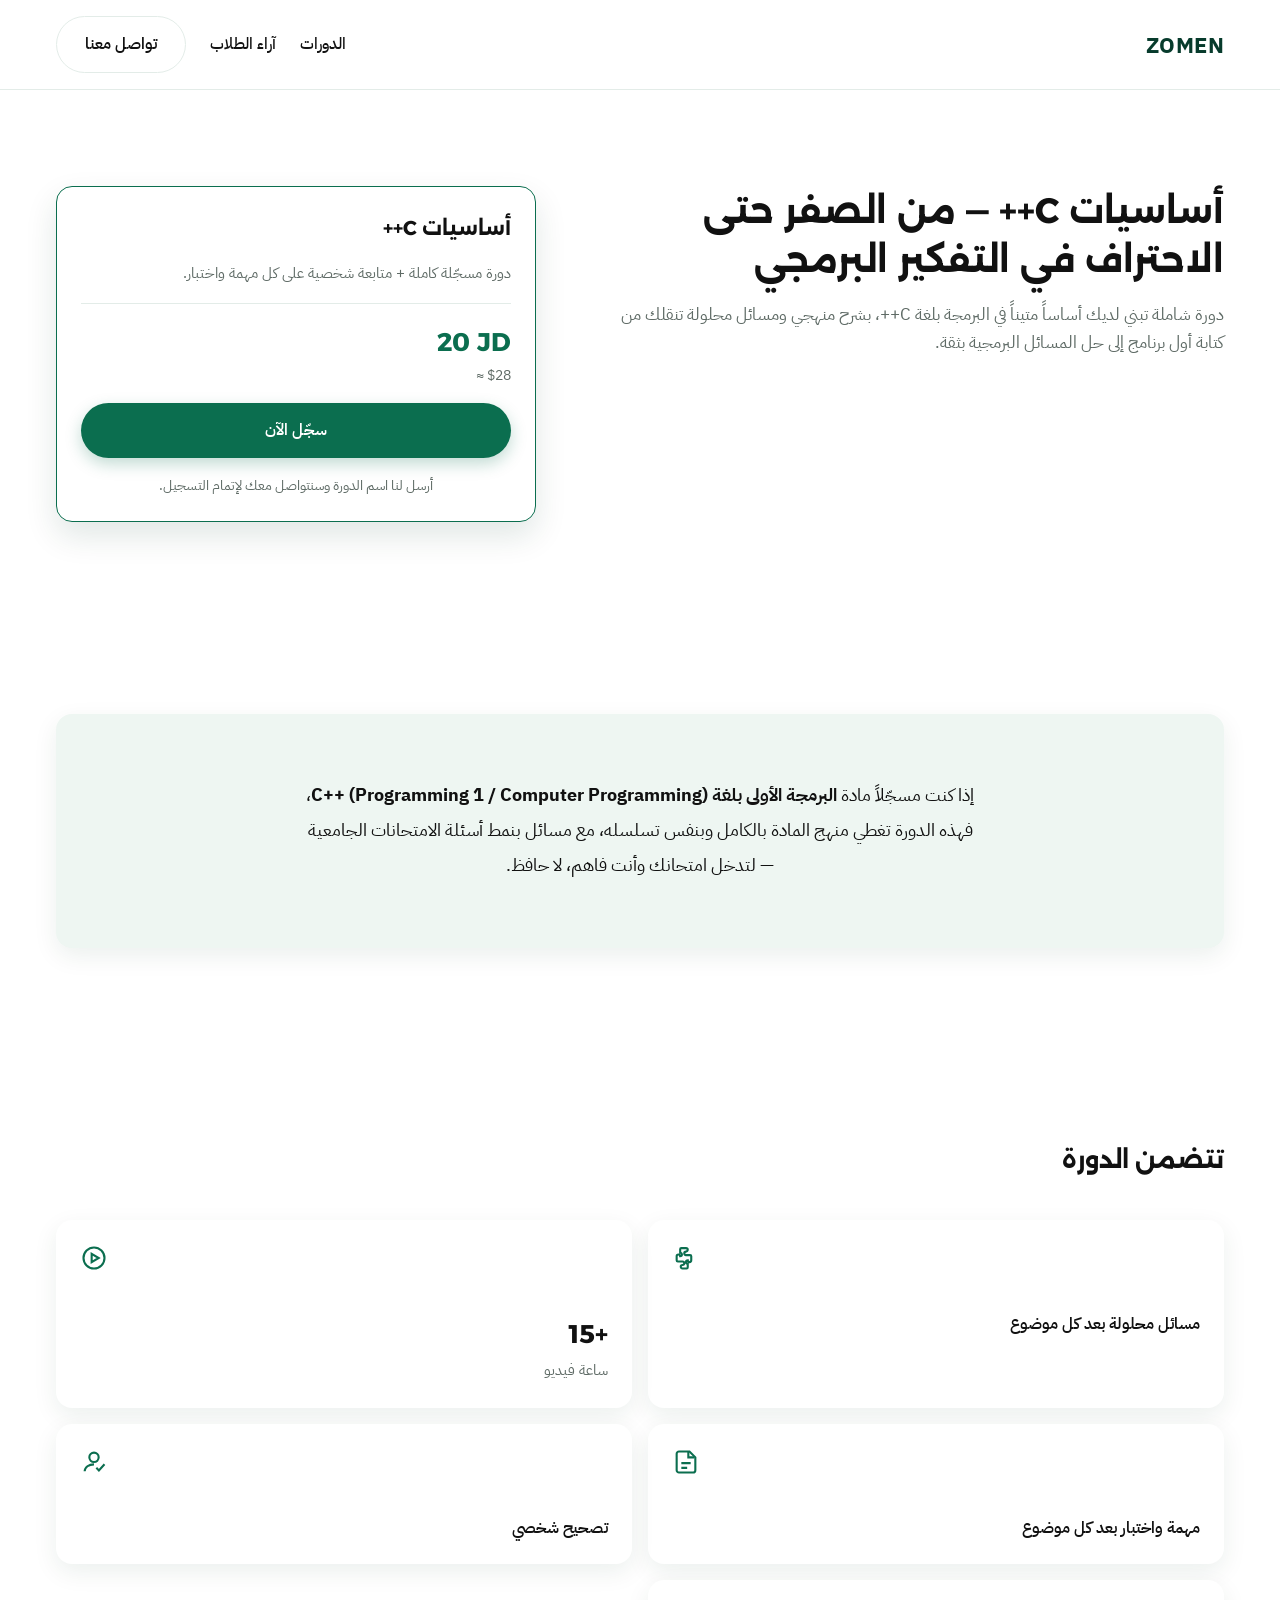
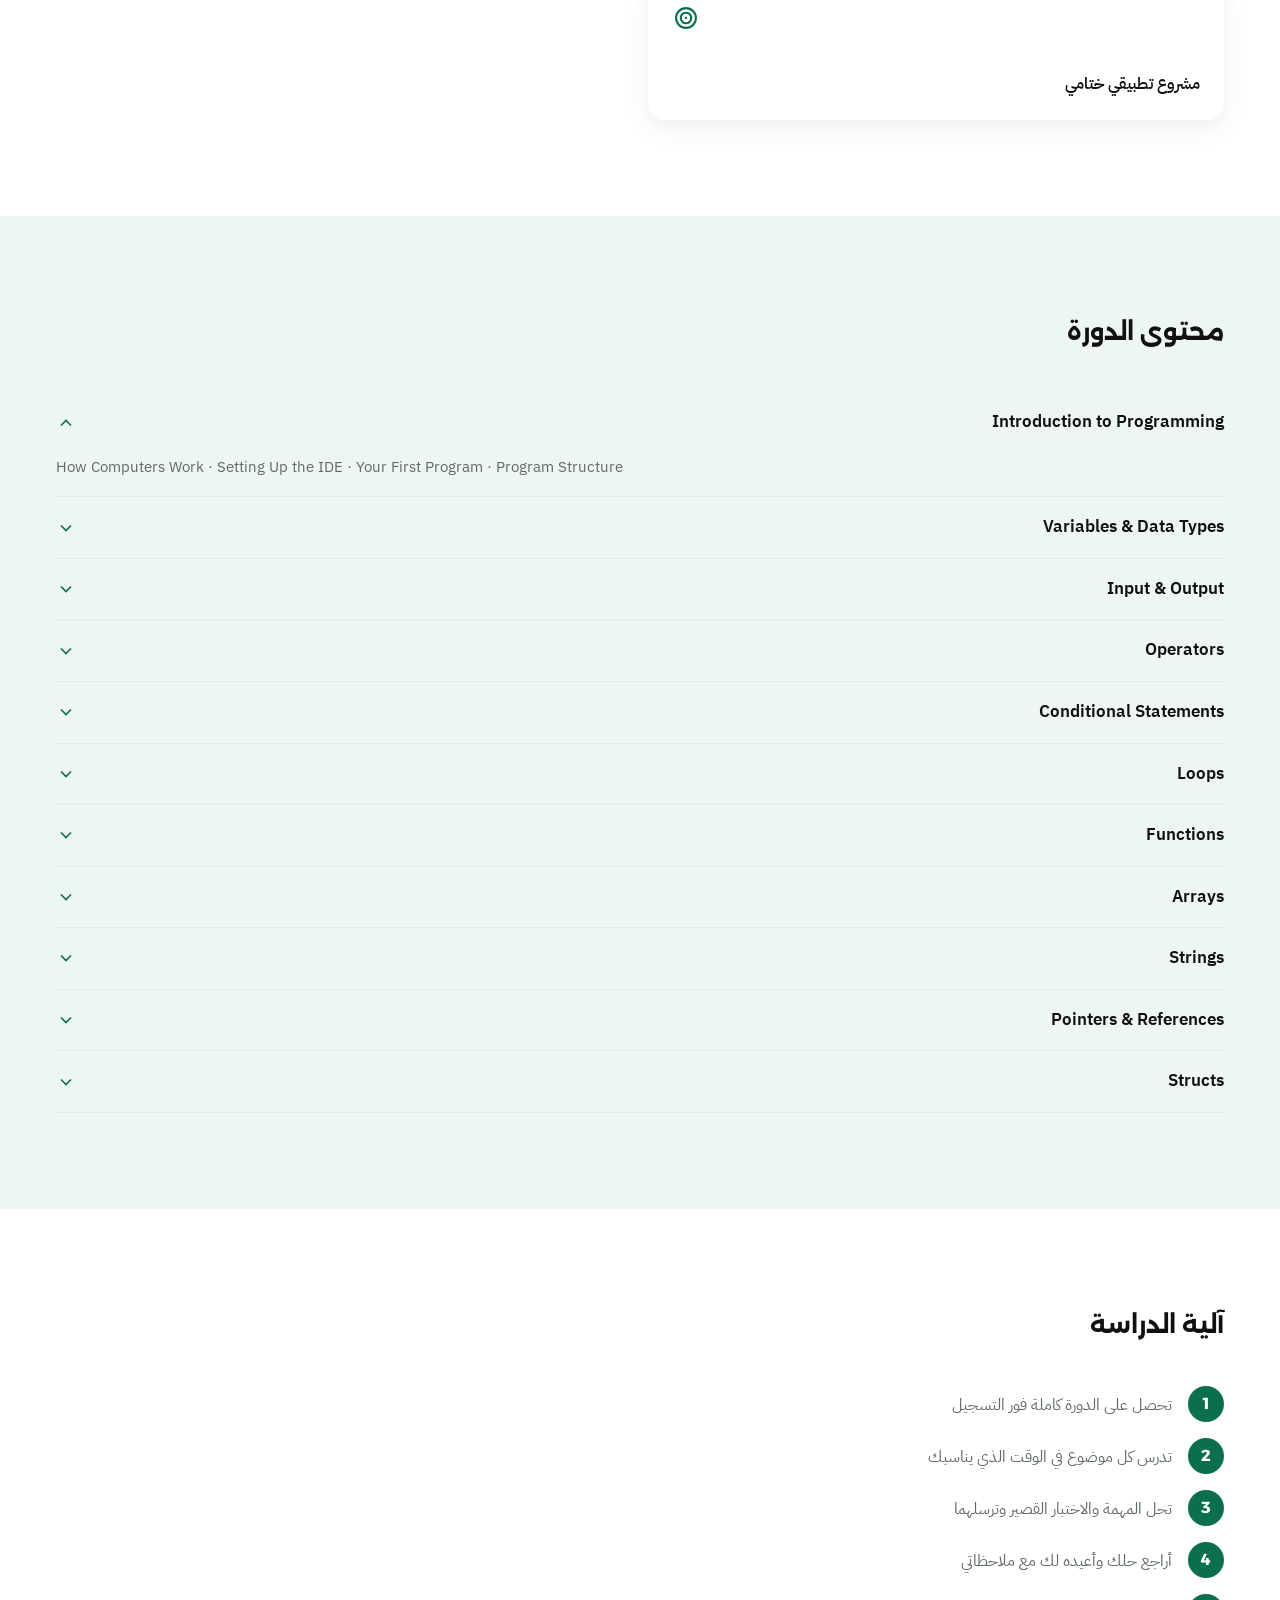
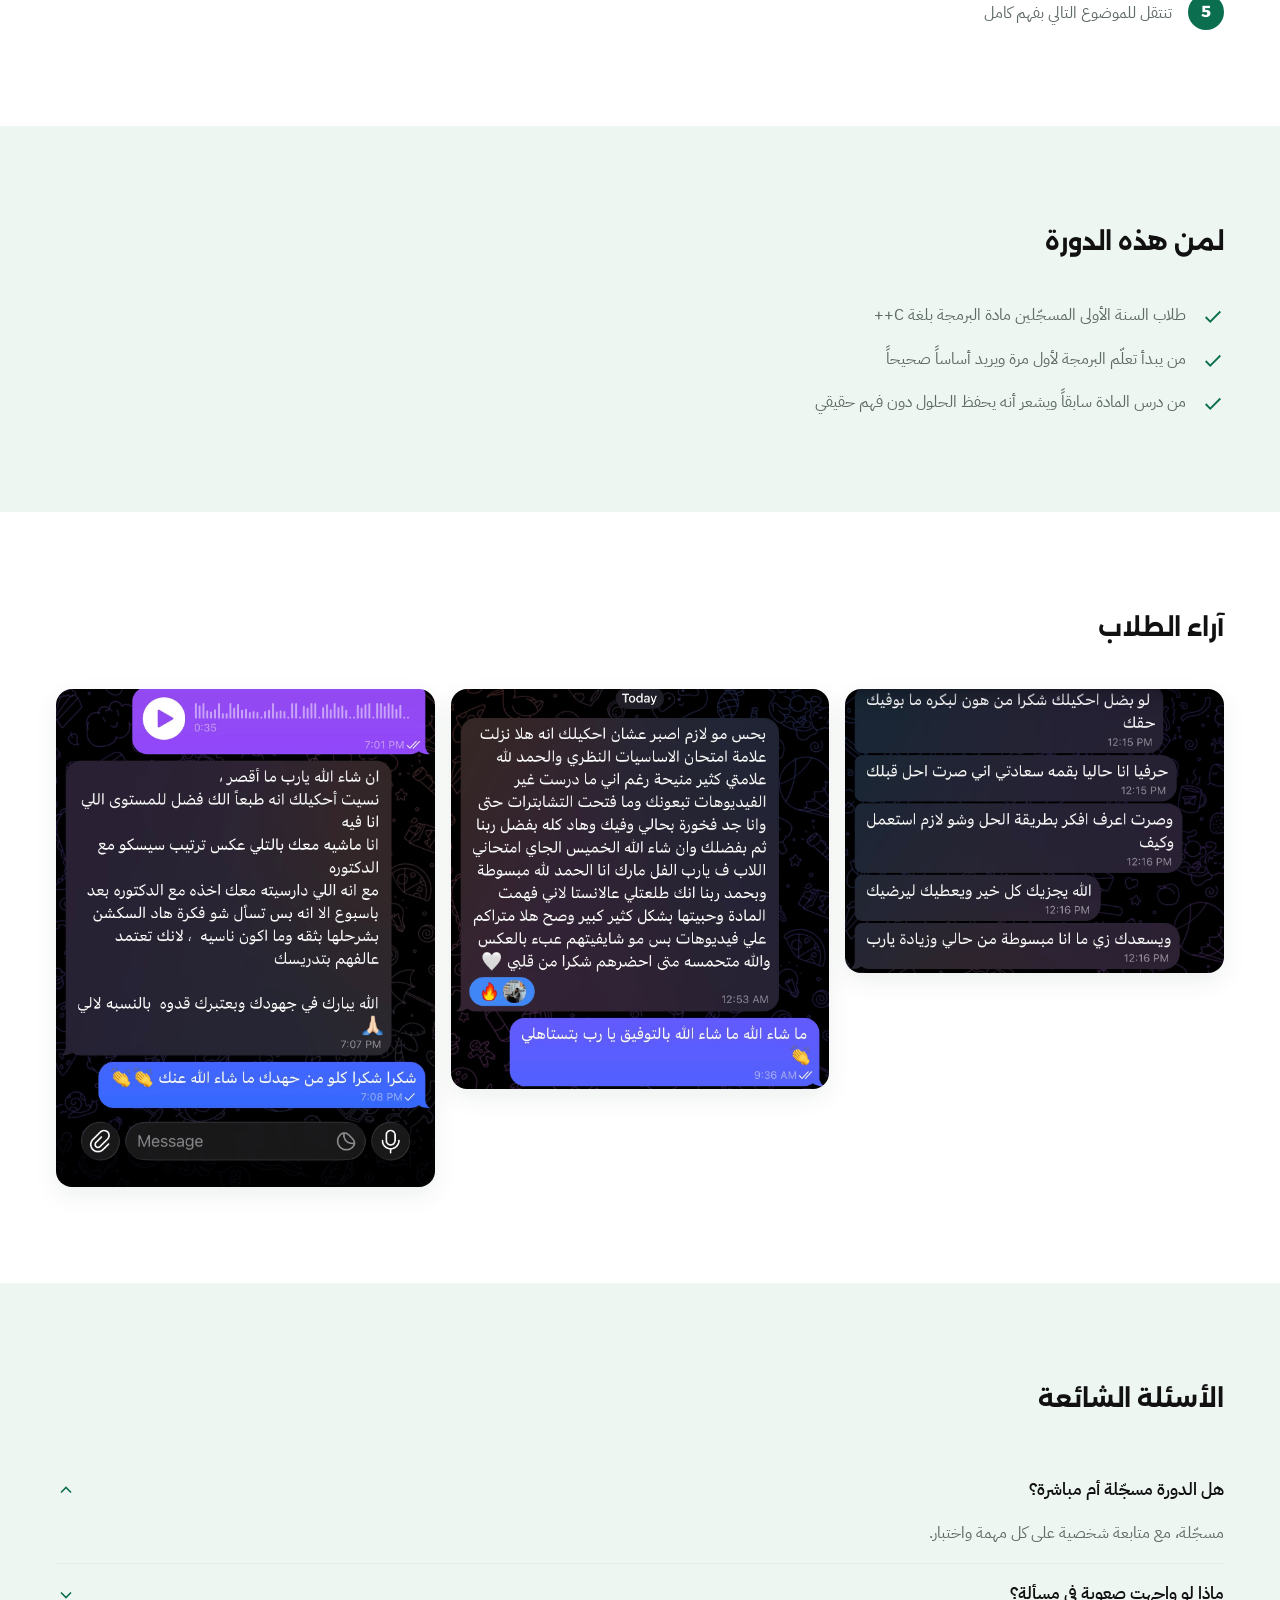
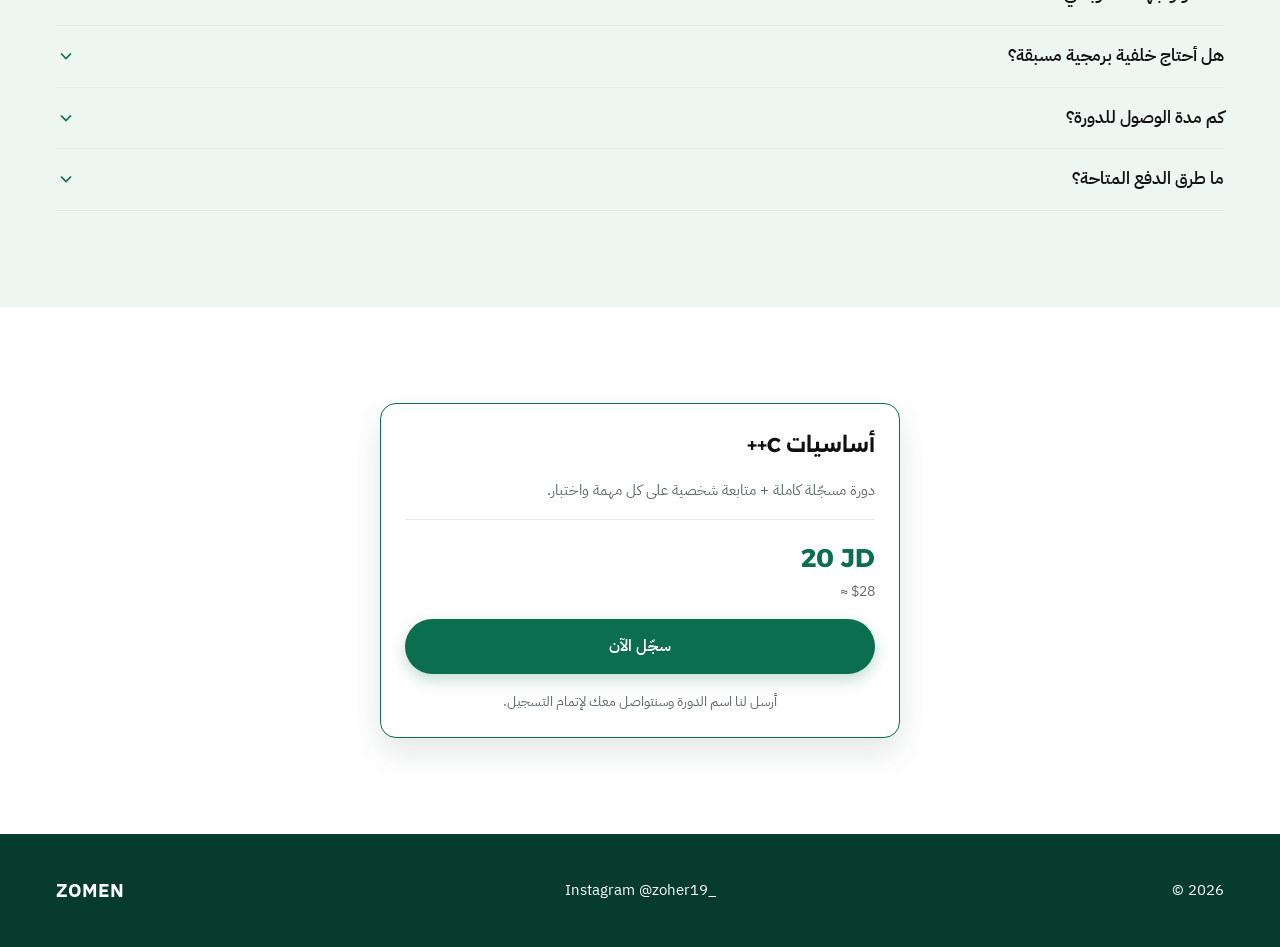
==== courses/cpp-fundamentals.html @ 6e15b7ec "Add files via upload" ====
<!DOCTYPE html>
<html lang="ar" dir="rtl">
<head>
  <meta charset="UTF-8">
  <meta name="viewport" content="width=device-width, initial-scale=1.0">
  <title>أساسيات C++ — من الصفر حتى الاحتراف | ZOMEN</title>
  <meta name="description" content="دورة شاملة تبني لديك أساساً متيناً في البرمجة بلغة C++، بشرح منهجي ومسائل محلولة تنقلك من كتابة أول برنامج إلى حل المسائل البرمجية بثقة.">

  <meta property="og:title" content="أساسيات C++ — من الصفر حتى الاحتراف في التفكير البرمجي">
  <meta property="og:description" content="دورة شاملة تبني لديك أساساً متيناً في البرمجة بلغة C++، بشرح منهجي ومسائل محلولة خطوة بخطوة.">
  <meta property="og:image" content="../assets/images/og-image.png">
  <meta property="og:type" content="website">

  <link rel="icon" href="../assets/images/favicon.svg" type="image/svg+xml">
  <link rel="preconnect" href="https://fonts.googleapis.com">
  <link rel="preconnect" href="https://fonts.gstatic.com" crossorigin>
  <link href="https://fonts.googleapis.com/css2?family=Alexandria:wght@600;700&family=IBM+Plex+Sans+Arabic:wght@400;500&family=IBM+Plex+Sans:wght@400;500;600&display=swap" rel="stylesheet">

  <link rel="stylesheet" href="../assets/css/tokens.css">
  <link rel="stylesheet" href="../assets/css/base.css">
  <link rel="stylesheet" href="../assets/css/components.css">
  <link rel="stylesheet" href="../assets/css/pages.css">
</head>
<body>

  <header class="navbar">
    <div class="container navbar__inner">
      <a href="../index.html" class="navbar__logo">ZOMEN</a>

      <button class="navbar__toggle" aria-expanded="false" aria-controls="navMenu" aria-label="فتح القائمة">
        <span></span><span></span><span></span>
      </button>

      <nav class="navbar__menu" id="navMenu">
        <a href="../index.html#courses" class="navbar__link">الدورات</a>
        <a href="../index.html#testimonials" class="navbar__link">آراء الطلاب</a>
        <a href="../index.html#contact" class="btn btn--outline">تواصل معنا</a>
      </nav>
    </div>
  </header>

  <main>

    <!-- Hero -->
    <section class="section course-hero">
      <div class="container course-hero__grid">
        <div class="course-hero__content">
          <h1>أساسيات C++ — من الصفر حتى الاحتراف في التفكير البرمجي</h1>
          <p class="course-hero__desc">دورة شاملة تبني لديك أساساً متيناً في البرمجة بلغة C++، بشرح منهجي ومسائل محلولة تنقلك من كتابة أول برنامج إلى حل المسائل البرمجية بثقة.</p>
        </div>

        <aside class="price-card">
          <h2 class="price-card__title">أساسيات C++</h2>
          <p class="price-card__desc">دورة مسجّلة كاملة + متابعة شخصية على كل مهمة واختبار.</p>
          <hr class="price-card__divider">
          <div class="price-card__row">
            <span class="price-card__badge" data-offer-badge>عرض لفترة محدودة · حتى الخميس 19/11</span>
            <span class="price-card__price">
              <span class="price-card__old" data-offer-old>35 JD</span>
              <span class="price-card__new">20 JD</span>
              <span class="price-card__usd">≈ $28</span>
            </span>
          </div>
          <a href="https://www.instagram.com/zoher19_/" class="btn btn--primary btn--block js-instagram-link" target="_blank" rel="noopener">سجّل الآن</a>
          <p class="price-card__note">أرسل لنا اسم الدورة وسنتواصل معك لإتمام التسجيل.</p>
        </aside>
      </div>
    </section>

    <!-- مصممة لمادتك الجامعية -->
    <section class="section">
      <div class="container">
        <div class="highlight-card">
          <p class="highlight-card__text">إذا كنت مسجّلاً مادة <strong>البرمجة الأولى بلغة C++ (Programming 1 / Computer Programming)</strong>، فهذه الدورة تغطي منهج المادة بالكامل وبنفس تسلسله، مع مسائل بنمط أسئلة الامتحانات الجامعية — لتدخل امتحانك وأنت فاهم، لا حافظ.</p>
        </div>
      </div>
    </section>

    <!-- تتضمن الدورة -->
    <section class="section">
      <div class="container">
        <div class="section__head">
          <h2>تتضمن الدورة</h2>
        </div>
        <div class="feature-grid">
          <div class="feature-card">
            <svg class="feature-card__icon" viewBox="0 0 24 24" fill="none" stroke="currentColor" stroke-width="1.8" aria-hidden="true"><path d="M9 3.5h3a1.5 1.5 0 0 1 0 3 1.5 1.5 0 0 0 0 3h3.5a1 1 0 0 1 1 1V14a1.5 1.5 0 0 1-3 0 1.5 1.5 0 0 0 0 3v3a1 1 0 0 1-1 1h-3.5a1.5 1.5 0 0 1 0-3 1.5 1.5 0 0 0 0-3H5a1 1 0 0 1-1-1v-3.5a1.5 1.5 0 0 1 3 0 1.5 1.5 0 0 0 0-3V4.5a1 1 0 0 1 1-1z"/></svg>
            <div class="feature-card__text"><span class="feature-card__title">مسائل محلولة بعد كل موضوع</span></div>
          </div>
          <div class="feature-card">
            <svg class="feature-card__icon" viewBox="0 0 24 24" fill="none" stroke="currentColor" stroke-width="1.8" aria-hidden="true"><circle cx="12" cy="12" r="9"/><path d="M10 8.5v7l6-3.5-6-3.5z"/></svg>
            <div class="feature-card__text">
              <span class="feature-card__value">+15</span>
              <span class="feature-card__label">ساعة فيديو</span>
            </div>
          </div>
          <div class="feature-card">
            <svg class="feature-card__icon" viewBox="0 0 24 24" fill="none" stroke="currentColor" stroke-width="1.8" aria-hidden="true"><path d="M4 19V5a2 2 0 0 1 2-2h9l5 5v11a2 2 0 0 1-2 2H6a2 2 0 0 1-2-2Z"/><path d="M14 3v5h5"/><path d="M8 13h8M8 17h5"/></svg>
            <div class="feature-card__text"><span class="feature-card__title">مهمة واختبار بعد كل موضوع</span></div>
          </div>
          <div class="feature-card">
            <svg class="feature-card__icon" viewBox="0 0 24 24" fill="none" stroke="currentColor" stroke-width="1.8" aria-hidden="true"><circle cx="12" cy="8" r="4"/><path d="M4 20c0-3.6 3.6-6 8-6"/><path d="m14 17 2.2 2.2L21 14"/></svg>
            <div class="feature-card__text"><span class="feature-card__title">تصحيح شخصي</span></div>
          </div>
          <div class="feature-card">
            <svg class="feature-card__icon" viewBox="0 0 24 24" fill="none" stroke="currentColor" stroke-width="1.8" aria-hidden="true"><circle cx="12" cy="12" r="8.5"/><circle cx="12" cy="12" r="4.5"/><circle cx="12" cy="12" r="1" fill="currentColor" stroke="none"/></svg>
            <div class="feature-card__text"><span class="feature-card__title">مشروع تطبيقي ختامي</span></div>
          </div>
        </div>
      </div>
    </section>

    <!-- محتوى الدورة -->
    <section class="section section--alt">
      <div class="container">
        <div class="section__head">
          <h2>محتوى الدورة</h2>
        </div>
        <div class="accordion">
          <details class="accordion__item" open>
            <summary>Introduction to Programming
              <svg class="accordion__caret" viewBox="0 0 24 24" width="20" height="20" fill="none" stroke="currentColor" stroke-width="2" aria-hidden="true"><polyline points="6 9 12 15 18 9"/></svg>
            </summary>
            <div class="accordion__content" dir="ltr" lang="en">
              <p class="accordion__topics">How Computers Work · Setting Up the IDE · Your First Program · Program Structure</p>
            </div>
          </details>
          <details class="accordion__item">
            <summary>Variables &amp; Data Types
              <svg class="accordion__caret" viewBox="0 0 24 24" width="20" height="20" fill="none" stroke="currentColor" stroke-width="2" aria-hidden="true"><polyline points="6 9 12 15 18 9"/></svg>
            </summary>
            <div class="accordion__content" dir="ltr" lang="en">
              <p class="accordion__topics">int, double, char, bool, string · Constants (const) · Type Casting</p>
            </div>
          </details>
          <details class="accordion__item">
            <summary>Input &amp; Output
              <svg class="accordion__caret" viewBox="0 0 24 24" width="20" height="20" fill="none" stroke="currentColor" stroke-width="2" aria-hidden="true"><polyline points="6 9 12 15 18 9"/></svg>
            </summary>
            <div class="accordion__content" dir="ltr" lang="en">
              <p class="accordion__topics">cin, cout · Output Formatting (iomanip)</p>
            </div>
          </details>
          <details class="accordion__item">
            <summary>Operators
              <svg class="accordion__caret" viewBox="0 0 24 24" width="20" height="20" fill="none" stroke="currentColor" stroke-width="2" aria-hidden="true"><polyline points="6 9 12 15 18 9"/></svg>
            </summary>
            <div class="accordion__content" dir="ltr" lang="en">
              <p class="accordion__topics">Arithmetic · Relational · Logical · Compound Assignment · Increment &amp; Decrement · Operator Precedence</p>
            </div>
          </details>
          <details class="accordion__item">
            <summary>Conditional Statements
              <svg class="accordion__caret" viewBox="0 0 24 24" width="20" height="20" fill="none" stroke="currentColor" stroke-width="2" aria-hidden="true"><polyline points="6 9 12 15 18 9"/></svg>
            </summary>
            <div class="accordion__content" dir="ltr" lang="en">
              <p class="accordion__topics">if, if-else, else-if · Nested Conditions · switch · Ternary Operator</p>
            </div>
          </details>
          <details class="accordion__item">
            <summary>Loops
              <svg class="accordion__caret" viewBox="0 0 24 24" width="20" height="20" fill="none" stroke="currentColor" stroke-width="2" aria-hidden="true"><polyline points="6 9 12 15 18 9"/></svg>
            </summary>
            <div class="accordion__content" dir="ltr" lang="en">
              <p class="accordion__topics">for, while, do-while · Nested Loops · break &amp; continue · Pattern Problems</p>
            </div>
          </details>
          <details class="accordion__item">
            <summary>Functions
              <svg class="accordion__caret" viewBox="0 0 24 24" width="20" height="20" fill="none" stroke="currentColor" stroke-width="2" aria-hidden="true"><polyline points="6 9 12 15 18 9"/></svg>
            </summary>
            <div class="accordion__content" dir="ltr" lang="en">
              <p class="accordion__topics">Declaration &amp; Definition · Parameters &amp; Return Values · Pass by Value vs. Pass by Reference · Default Arguments · Function Overloading · Scope · Recursion</p>
            </div>
          </details>
          <details class="accordion__item">
            <summary>Arrays
              <svg class="accordion__caret" viewBox="0 0 24 24" width="20" height="20" fill="none" stroke="currentColor" stroke-width="2" aria-hidden="true"><polyline points="6 9 12 15 18 9"/></svg>
            </summary>
            <div class="accordion__content" dir="ltr" lang="en">
              <p class="accordion__topics">1D Arrays · 2D Arrays · Passing Arrays to Functions · Linear Search · Bubble Sort</p>
            </div>
          </details>
          <details class="accordion__item">
            <summary>Strings
              <svg class="accordion__caret" viewBox="0 0 24 24" width="20" height="20" fill="none" stroke="currentColor" stroke-width="2" aria-hidden="true"><polyline points="6 9 12 15 18 9"/></svg>
            </summary>
            <div class="accordion__content" dir="ltr" lang="en">
              <p class="accordion__topics">String Manipulation &amp; Built-in Functions</p>
            </div>
          </details>
          <details class="accordion__item">
            <summary>Pointers &amp; References
              <svg class="accordion__caret" viewBox="0 0 24 24" width="20" height="20" fill="none" stroke="currentColor" stroke-width="2" aria-hidden="true"><polyline points="6 9 12 15 18 9"/></svg>
            </summary>
            <div class="accordion__content" dir="ltr" lang="en">
              <p class="accordion__topics">Pointers · References · Pointers and Arrays</p>
            </div>
          </details>
          <details class="accordion__item">
            <summary>Structs
              <svg class="accordion__caret" viewBox="0 0 24 24" width="20" height="20" fill="none" stroke="currentColor" stroke-width="2" aria-hidden="true"><polyline points="6 9 12 15 18 9"/></svg>
            </summary>
            <div class="accordion__content" dir="ltr" lang="en">
              <p class="accordion__topics">Defining Structs · Arrays of Structs · Structs with Functions</p>
            </div>
          </details>
        </div>
      </div>
    </section>

    <!-- آلية الدراسة -->
    <section class="section">
      <div class="container">
        <div class="section__head">
          <h2>آلية الدراسة</h2>
        </div>
        <ol class="steps">
          <li class="step"><span class="step__number">1</span><span class="step__text">تحصل على الدورة كاملة فور التسجيل</span></li>
          <li class="step"><span class="step__number">2</span><span class="step__text">تدرس كل موضوع في الوقت الذي يناسبك</span></li>
          <li class="step"><span class="step__number">3</span><span class="step__text">تحل المهمة والاختبار القصير وترسلهما</span></li>
          <li class="step"><span class="step__number">4</span><span class="step__text">أراجع حلك وأعيده لك مع ملاحظاتي</span></li>
          <li class="step"><span class="step__number">5</span><span class="step__text">تنتقل للموضوع التالي بفهم كامل</span></li>
        </ol>
      </div>
    </section>

    <!-- لمن هذه الدورة -->
    <section class="section section--alt">
      <div class="container">
        <div class="section__head">
          <h2>لمن هذه الدورة</h2>
        </div>
        <ul class="audience-list">
          <li class="audience-list__item">
            <svg class="audience-list__icon" viewBox="0 0 24 24" width="22" height="22" fill="none" stroke="currentColor" stroke-width="2" aria-hidden="true"><path d="M20 6 9 17l-5-5"/></svg>
            <span>طلاب السنة الأولى المسجّلين مادة البرمجة بلغة C++</span>
          </li>
          <li class="audience-list__item">
            <svg class="audience-list__icon" viewBox="0 0 24 24" width="22" height="22" fill="none" stroke="currentColor" stroke-width="2" aria-hidden="true"><path d="M20 6 9 17l-5-5"/></svg>
            <span>من يبدأ تعلّم البرمجة لأول مرة ويريد أساساً صحيحاً</span>
          </li>
          <li class="audience-list__item">
            <svg class="audience-list__icon" viewBox="0 0 24 24" width="22" height="22" fill="none" stroke="currentColor" stroke-width="2" aria-hidden="true"><path d="M20 6 9 17l-5-5"/></svg>
            <span>من درس المادة سابقاً ويشعر أنه يحفظ الحلول دون فهم حقيقي</span>
          </li>
        </ul>
      </div>
    </section>

    <!-- آراء الطلاب -->
    <section class="section">
      <div class="container">
        <div class="section__head">
          <h2>آراء الطلاب</h2>
        </div>
        <div class="testimonial-grid">
          <div class="testimonial-grid__item"><img src="../assets/images/feedback/feedback-01.jpg" alt="رسالة تقييم من طالب أنهى دورة أساسيات C++" loading="lazy" width="400" height="300"></div>
          <div class="testimonial-grid__item"><img src="../assets/images/feedback/feedback-02.jpg" alt="رسالة تقييم من طالب أنهى دورة أساسيات C++" loading="lazy" width="400" height="423"></div>
          <div class="testimonial-grid__item"><img src="../assets/images/feedback/feedback-03.jpg" alt="رسالة تقييم من طالب أنهى دورة أساسيات C++" loading="lazy" width="400" height="526"></div>
        </div>
      </div>
    </section>

    <!-- الأسئلة الشائعة -->
    <section class="section section--alt">
      <div class="container">
        <div class="section__head">
          <h2>الأسئلة الشائعة</h2>
        </div>
        <div class="accordion">
          <details class="accordion__item" open>
            <summary>هل الدورة مسجّلة أم مباشرة؟
              <svg class="accordion__caret" viewBox="0 0 24 24" width="20" height="20" fill="none" stroke="currentColor" stroke-width="2" aria-hidden="true"><polyline points="6 9 12 15 18 9"/></svg>
            </summary>
            <div class="accordion__content"><p>مسجّلة، مع متابعة شخصية على كل مهمة واختبار.</p></div>
          </details>
          <details class="accordion__item">
            <summary>ماذا لو واجهت صعوبة في مسألة؟
              <svg class="accordion__caret" viewBox="0 0 24 24" width="20" height="20" fill="none" stroke="currentColor" stroke-width="2" aria-hidden="true"><polyline points="6 9 12 15 18 9"/></svg>
            </summary>
            <div class="accordion__content"><p>ترسل سؤالك مباشرة وأرد عليك.</p></div>
          </details>
          <details class="accordion__item">
            <summary>هل أحتاج خلفية برمجية مسبقة؟
              <svg class="accordion__caret" viewBox="0 0 24 24" width="20" height="20" fill="none" stroke="currentColor" stroke-width="2" aria-hidden="true"><polyline points="6 9 12 15 18 9"/></svg>
            </summary>
            <div class="accordion__content"><p>لا، الدورة تبدأ من الصفر تماماً.</p></div>
          </details>
          <details class="accordion__item">
            <summary>كم مدة الوصول للدورة؟
              <svg class="accordion__caret" viewBox="0 0 24 24" width="20" height="20" fill="none" stroke="currentColor" stroke-width="2" aria-hidden="true"><polyline points="6 9 12 15 18 9"/></svg>
            </summary>
            <div class="accordion__content"><p>سنة كاملة من تاريخ التسجيل.</p></div>
          </details>
          <details class="accordion__item">
            <summary>ما طرق الدفع المتاحة؟
              <svg class="accordion__caret" viewBox="0 0 24 24" width="20" height="20" fill="none" stroke="currentColor" stroke-width="2" aria-hidden="true"><polyline points="6 9 12 15 18 9"/></svg>
            </summary>
            <div class="accordion__content"><p>داخل الأردن عبر CliQ، ومن خارج الأردن نتواصل معك لتحديد طريقة الدفع المناسبة.</p></div>
          </details>
        </div>
      </div>
    </section>

    <!-- CTA ختامي -->
    <section class="section">
      <div class="container">
        <aside class="price-card price-card--cta">
          <h2 class="price-card__title">أساسيات C++</h2>
          <p class="price-card__desc">دورة مسجّلة كاملة + متابعة شخصية على كل مهمة واختبار.</p>
          <hr class="price-card__divider">
          <div class="price-card__row">
            <span class="price-card__badge" data-offer-badge>عرض لفترة محدودة · حتى الخميس 19/11</span>
            <span class="price-card__price">
              <span class="price-card__old" data-offer-old>35 JD</span>
              <span class="price-card__new">20 JD</span>
              <span class="price-card__usd">≈ $28</span>
            </span>
          </div>
          <a href="https://www.instagram.com/zoher19_/" class="btn btn--primary btn--block js-instagram-link" target="_blank" rel="noopener">سجّل الآن</a>
          <p class="price-card__note">أرسل لنا اسم الدورة وسنتواصل معك لإتمام التسجيل.</p>
        </aside>
      </div>
    </section>

  </main>

  <footer class="footer">
    <div class="container footer__inner">
      <span dir="ltr">© 2026</span>
      <a href="https://www.instagram.com/zoher19_/" class="footer__link js-instagram-link" target="_blank" rel="noopener" dir="ltr">Instagram @zoher19_</a>
      <span class="footer__logo">ZOMEN</span>
    </div>
  </footer>

  <!-- Sticky price bar (mobile) -->
  <div class="sticky-price-bar">
    <span class="sticky-price-bar__price">20 JD <span class="price-card__usd">≈ $28</span></span>
    <a href="https://www.instagram.com/zoher19_/" class="btn btn--primary js-instagram-link" target="_blank" rel="noopener">سجّل الآن</a>
  </div>

  <script src="../assets/js/config.js"></script>
  <script src="../assets/js/main.js"></script>
</body>
</html>
---- assets/css/tokens.css ----
/* ==========================================================================
   ZOMEN — Design Tokens (CSS Variables)
   ========================================================================== */

:root {
  /* Colors */
  --color-primary: #0B6E4F;
  --color-primary-dark: #073B2C;
  --color-primary-light: #EEF6F2;
  --color-bg: #FFFFFF;
  --color-text: #111111;
  --color-text-secondary: #5F6B66;
  --color-border: #E3ECE8;
  --color-strike: #9AA7A2;

  /* Fonts */
  --font-heading: 'Alexandria', sans-serif;
  --font-arabic: 'IBM Plex Sans Arabic', sans-serif;
  --font-en: 'IBM Plex Sans', sans-serif;

  /* Shadows */
  --shadow-card: 0 8px 24px rgba(7, 59, 44, 0.08);
  --shadow-card-hover: 0 14px 32px rgba(7, 59, 44, 0.12);
  --shadow-button: 0 6px 16px rgba(11, 110, 79, 0.25);

  /* Radius */
  --radius-card: 16px;
  --radius-pill: 999px;
  --radius-sm: 10px;

  /* Spacing scale */
  --space-xs: 8px;
  --space-sm: 16px;
  --space-md: 24px;
  --space-lg: 40px;
  --space-xl: 64px;
  --space-2xl: 96px;

  /* Layout */
  --container-max: 1200px;
  --transition-base: 0.25s ease;
}
---- assets/css/base.css ----
/* ==========================================================================
   ZOMEN — Reset, Typography, RTL base
   ========================================================================== */

*,
*::before,
*::after {
  box-sizing: border-box;
}

html {
  scroll-behavior: smooth;
}

@media (prefers-reduced-motion: reduce) {
  html {
    scroll-behavior: auto;
  }
  *,
  *::before,
  *::after {
    animation-duration: 0.01ms !important;
    animation-iteration-count: 1 !important;
    transition-duration: 0.01ms !important;
    scroll-behavior: auto !important;
  }
}

body {
  margin: 0;
  background: var(--color-bg);
  color: var(--color-text);
  font-family: var(--font-arabic);
  line-height: 1.7;
  direction: rtl;
  -webkit-font-smoothing: antialiased;
}

img {
  max-width: 100%;
  display: block;
}

a {
  color: inherit;
  text-decoration: none;
}

ul,
ol {
  margin: 0;
  padding: 0;
  list-style: none;
}

button {
  font-family: inherit;
  cursor: pointer;
  border: none;
  background: none;
}

h1,
h2,
h3,
h4 {
  font-family: var(--font-heading);
  font-weight: 700;
  margin: 0;
  color: var(--color-text);
}

p {
  margin: 0;
}

/* English / code content blocks */
[lang="en"] {
  font-family: var(--font-en);
}

/* Shared layout helpers */
.container {
  width: 100%;
  max-width: var(--container-max);
  margin-inline: auto;
  padding-inline: var(--space-sm);
}

.section {
  padding-block: var(--space-2xl);
}

.section--alt {
  background: var(--color-primary-light);
}

.section--dark {
  background: var(--color-primary-dark);
  color: #FFFFFF;
}

.section__head {
  margin-bottom: var(--space-lg);
}

.eyebrow {
  display: block;
  color: var(--color-primary);
  font-size: 0.9rem;
  font-weight: 600;
  margin-bottom: var(--space-xs);
}

.visually-hidden {
  position: absolute;
  width: 1px;
  height: 1px;
  overflow: hidden;
  clip: rect(0 0 0 0);
  white-space: nowrap;
}

/* Scroll reveal */
.reveal {
  opacity: 0;
  transform: translateY(16px);
  transition: opacity 0.6s ease, transform 0.6s ease;
}

.reveal.is-visible {
  opacity: 1;
  transform: none;
}

@media (prefers-reduced-motion: reduce) {
  .reveal {
    opacity: 1;
    transform: none;
  }
}
---- assets/css/components.css ----
/* ==========================================================================
   ZOMEN — Shared Components
   ========================================================================== */

/* ---------- Buttons ---------- */
.btn {
  display: inline-flex;
  align-items: center;
  justify-content: center;
  gap: 8px;
  padding: 14px 28px;
  border-radius: var(--radius-pill);
  font-family: var(--font-arabic);
  font-weight: 600;
  font-size: 1rem;
  text-align: center;
  transition: transform var(--transition-base), box-shadow var(--transition-base), background var(--transition-base);
}

.btn:focus-visible {
  outline: 2px solid var(--color-primary-dark);
  outline-offset: 3px;
}

.btn--primary {
  background: var(--color-primary);
  color: #FFFFFF;
  box-shadow: var(--shadow-button);
}

.btn--primary:hover {
  background: var(--color-primary-dark);
  transform: translateY(-2px);
}

.btn--outline {
  background: #FFFFFF;
  color: var(--color-text);
  border: 1.5px solid var(--color-border);
}

.btn--outline:hover {
  border-color: var(--color-primary);
  color: var(--color-primary);
}

.btn--block {
  display: flex;
  width: 100%;
}

/* ---------- Navbar ---------- */
.navbar {
  position: sticky;
  top: 0;
  z-index: 50;
  background: rgba(255, 255, 255, 0.95);
  backdrop-filter: saturate(180%) blur(6px);
  border-bottom: 1px solid var(--color-border);
}

.navbar__inner {
  display: flex;
  align-items: center;
  justify-content: space-between;
  gap: var(--space-md);
  padding-block: var(--space-sm);
}

.navbar__logo {
  font-family: var(--font-en);
  font-weight: 700;
  font-size: 1.4rem;
  letter-spacing: 0.5px;
  color: var(--color-primary-dark);
  direction: ltr;
}

.navbar__menu {
  display: flex;
  align-items: center;
  gap: var(--space-md);
}

.navbar__link {
  font-weight: 500;
  color: var(--color-text);
  transition: color var(--transition-base);
}

.navbar__link:hover {
  color: var(--color-primary);
}

.navbar__toggle {
  display: none;
  flex-direction: column;
  gap: 5px;
  padding: 8px;
}

.navbar__toggle span {
  width: 22px;
  height: 2px;
  background: var(--color-text);
  border-radius: 2px;
}

@media (max-width: 767px) {
  .navbar__toggle {
    display: flex;
  }

  .navbar__menu {
    position: absolute;
    inset-inline: 0;
    top: 100%;
    flex-direction: column;
    align-items: stretch;
    background: #FFFFFF;
    border-bottom: 1px solid var(--color-border);
    padding: var(--space-sm);
    gap: var(--space-sm);
    display: none;
  }

  .navbar__menu.is-open {
    display: flex;
  }

  .navbar__menu .btn {
    width: 100%;
  }
}

/* ---------- Footer ---------- */
.footer {
  background: var(--color-primary-dark);
  color: #FFFFFF;
  padding-block: var(--space-lg);
}

.footer__inner {
  display: grid;
  grid-template-columns: 1fr 1fr 1fr;
  align-items: center;
  gap: var(--space-sm);
  font-size: 0.95rem;
  text-align: center;
}

.footer__inner > :first-child {
  text-align: end;
}

.footer__inner > :last-child {
  text-align: start;
}

@media (max-width: 767px) {
  .footer__inner {
    grid-template-columns: 1fr;
    text-align: center;
  }

  .footer__inner > :first-child,
  .footer__inner > :last-child {
    text-align: center;
  }
}

.footer__logo {
  font-family: var(--font-en);
  font-weight: 700;
  font-size: 1.2rem;
  direction: ltr;
}

.footer__link:hover {
  color: var(--color-primary-light);
}

/* ---------- Generic Card ---------- */
.card {
  background: #FFFFFF;
  border-radius: var(--radius-card);
  box-shadow: var(--shadow-card);
  transition: transform var(--transition-base), box-shadow var(--transition-base);
}

.card:hover {
  transform: translateY(-4px);
  box-shadow: var(--shadow-card-hover);
}

/* ---------- Stat Card ---------- */
.stat-card {
  display: flex;
  align-items: center;
  justify-content: space-between;
  gap: var(--space-sm);
  padding: var(--space-sm) var(--space-md);
  background: #FFFFFF;
  border-radius: var(--radius-card);
  box-shadow: var(--shadow-card);
}

.stat-card__label {
  color: var(--color-text-secondary);
  font-size: 0.95rem;
}

.stat-card__value {
  font-family: var(--font-heading);
  font-size: 1.9rem;
  font-weight: 700;
  color: var(--color-primary);
  direction: ltr;
}

/* ---------- Method Card ---------- */
.method-card {
  background: var(--color-primary-light);
  border-radius: var(--radius-card);
  padding: var(--space-md);
}

.method-card__top {
  display: flex;
  align-items: center;
  justify-content: space-between;
  margin-bottom: var(--space-md);
}

.method-card__number {
  color: var(--color-text-secondary);
  font-size: 0.9rem;
  font-weight: 600;
}

.method-card__icon {
  color: var(--color-primary);
  width: 24px;
  height: 24px;
}

.method-card__title {
  font-size: 1.1rem;
  margin-bottom: var(--space-xs);
}

.method-card__desc {
  color: var(--color-text-secondary);
  font-size: 0.95rem;
}

/* ---------- Price Card ---------- */
.price-card {
  background: #FFFFFF;
  border: 1.5px solid var(--color-primary);
  border-radius: var(--radius-card);
  box-shadow: var(--shadow-card-hover);
  padding: var(--space-md);
  display: flex;
  flex-direction: column;
  gap: var(--space-sm);
}

.price-card__title {
  font-size: 1.25rem;
}

.price-card__desc {
  color: var(--color-text-secondary);
  font-size: 0.95rem;
}

.price-card__divider {
  border: none;
  border-top: 1px solid var(--color-border);
  margin: 0;
}

.price-card__row {
  display: flex;
  align-items: center;
  justify-content: space-between;
  gap: var(--space-sm);
  flex-wrap: wrap;
}

.price-card__badge {
  display: inline-flex;
  align-items: center;
  background: var(--color-primary-light);
  color: var(--color-primary);
  font-size: 0.8rem;
  font-weight: 600;
  padding: 6px 14px;
  border-radius: var(--radius-pill);
}

.price-card__price {
  text-align: end;
}

.price-card__old {
  color: var(--color-strike);
  text-decoration: line-through;
  font-size: 1rem;
  direction: ltr;
  display: inline-block;
}

.price-card__new {
  font-family: var(--font-heading);
  font-size: 1.6rem;
  font-weight: 700;
  color: var(--color-primary);
  direction: ltr;
  display: inline-block;
  margin-inline-start: 8px;
}

.price-card__usd {
  display: block;
  color: var(--color-text-secondary);
  font-size: 0.85rem;
  direction: ltr;
}

.price-card.is-offer-ended .price-card__badge,
.price-card.is-offer-ended .price-card__old {
  display: none;
}

/* ---------- Course Card (home listing) ---------- */
.course-card {
  background: #FFFFFF;
  border-radius: var(--radius-card);
  box-shadow: var(--shadow-card);
  padding: var(--space-md);
  display: flex;
  flex-direction: column;
  gap: var(--space-sm);
  transition: transform var(--transition-base), box-shadow var(--transition-base);
}

.course-card:hover {
  transform: translateY(-4px);
  box-shadow: var(--shadow-card-hover);
}

.course-card__title {
  font-size: 1.2rem;
}

.course-card__desc {
  color: var(--color-text-secondary);
  font-size: 0.95rem;
  flex-grow: 1;
}

.course-track {
  display: flex;
  align-items: baseline;
  justify-content: space-between;
  margin-bottom: var(--space-sm);
}

.course-track__title {
  font-size: 1.3rem;
}

.course-track__count {
  color: var(--color-text-secondary);
  font-size: 0.9rem;
}

.course-track__grid {
  display: grid;
  grid-template-columns: repeat(2, 1fr);
  gap: var(--space-sm);
}

.course-track__grid--single {
  grid-template-columns: 1fr;
  max-width: 560px;
}

/* ---------- Feature Card (تتضمن الدورة) ---------- */
.feature-card {
  background: #FFFFFF;
  border-radius: var(--radius-card);
  box-shadow: var(--shadow-card);
  padding: var(--space-md);
  display: flex;
  flex-direction: column;
  gap: var(--space-lg);
  transition: transform var(--transition-base), box-shadow var(--transition-base);
}

.feature-card:hover {
  transform: translateY(-4px);
  box-shadow: var(--shadow-card-hover);
}

.feature-card__icon {
  align-self: flex-end;
  color: var(--color-primary);
  width: 28px;
  height: 28px;
  flex-shrink: 0;
}

.feature-card__text {
  display: flex;
  flex-direction: column;
  gap: 2px;
}

.feature-card__value {
  font-family: var(--font-heading);
  font-weight: 700;
  font-size: 1.6rem;
  color: var(--color-text);
}

.feature-card__label {
  color: var(--color-text-secondary);
  font-size: 0.95rem;
}

.feature-card__title {
  font-weight: 600;
  color: var(--color-text);
  font-size: 1rem;
  line-height: 1.5;
}

/* ---------- Accordion ---------- */
.accordion__item {
  border-bottom: 1px solid var(--color-border);
}

.accordion__item summary {
  list-style: none;
  cursor: pointer;
  padding: var(--space-sm) 0;
  display: flex;
  align-items: center;
  justify-content: space-between;
  gap: var(--space-sm);
  font-weight: 600;
  font-size: 1.05rem;
}

.accordion__item summary::-webkit-details-marker {
  display: none;
}

.accordion__caret {
  flex-shrink: 0;
  color: var(--color-primary);
  transition: transform var(--transition-base);
}

.accordion__item[open] .accordion__caret {
  transform: rotate(180deg);
}

.accordion__content {
  padding-bottom: var(--space-sm);
  color: var(--color-text-secondary);
}

.accordion__content[lang="en"] {
  direction: ltr;
  text-align: start;
}

.accordion__topics {
  font-weight: 400;
  font-size: 0.95rem;
  line-height: 1.8;
}

/* ---------- Testimonial Masonry ---------- */
.testimonial-grid {
  column-count: 3;
  column-gap: var(--space-sm);
}

.testimonial-grid__item {
  break-inside: avoid;
  margin-bottom: var(--space-sm);
  border-radius: var(--radius-card);
  overflow: hidden;
  box-shadow: var(--shadow-card);
}

.testimonial-grid__item img {
  width: 100%;
  height: auto;
}

@media (max-width: 767px) {
  .testimonial-grid {
    column-count: 1;
  }
}

@media (min-width: 768px) and (max-width: 1023px) {
  .testimonial-grid {
    column-count: 2;
  }
}

/* ---------- Study Steps ---------- */
.steps {
  display: grid;
  gap: var(--space-sm);
}

.step {
  display: flex;
  gap: var(--space-sm);
  align-items: flex-start;
}

.step__number {
  flex-shrink: 0;
  width: 36px;
  height: 36px;
  border-radius: 50%;
  background: var(--color-primary);
  color: #FFFFFF;
  font-family: var(--font-heading);
  font-weight: 700;
  display: flex;
  align-items: center;
  justify-content: center;
}

.step__text {
  color: var(--color-text-secondary);
  padding-top: 6px;
}

/* ---------- Audience List ---------- */
.audience-list {
  display: grid;
  gap: var(--space-sm);
}

.audience-list__item {
  display: flex;
  gap: var(--space-sm);
  align-items: flex-start;
  color: var(--color-text-secondary);
}

.audience-list__icon {
  color: var(--color-primary);
  flex-shrink: 0;
  margin-top: 4px;
}

/* ---------- Highlight Card (مصممة لمادتك) ---------- */
.highlight-card {
  background: var(--color-primary-light);
  border-radius: var(--radius-card);
  box-shadow: var(--shadow-card);
  min-height: 220px;
  padding: var(--space-xl) var(--space-lg);
  display: flex;
  align-items: center;
  justify-content: center;
  text-align: center;
}

.highlight-card__text {
  font-size: 1.1rem;
  line-height: 2;
  color: var(--color-text);
  max-width: 62ch;
  margin-inline: auto;
}

/* ---------- Sticky mobile price bar ---------- */
.sticky-price-bar {
  position: fixed;
  inset-inline: 0;
  bottom: 0;
  z-index: 40;
  background: #FFFFFF;
  box-shadow: 0 -8px 24px rgba(7, 59, 44, 0.12);
  padding: var(--space-xs) var(--space-sm);
  display: flex;
  align-items: center;
  justify-content: space-between;
  gap: var(--space-sm);
  transform: translateY(100%);
  transition: transform var(--transition-base);
}

.sticky-price-bar.is-visible {
  transform: translateY(0);
}

.sticky-price-bar__price {
  font-family: var(--font-heading);
  font-weight: 700;
  color: var(--color-primary);
  direction: ltr;
}

@media (min-width: 768px) {
  .sticky-price-bar {
    display: none;
  }
}
---- assets/css/pages.css ----
/* ==========================================================================
   ZOMEN — Page-specific layout
   ========================================================================== */

/* ---------- Hero (home) ---------- */
.hero {
  padding-block: var(--space-xl) var(--space-2xl);
}

.hero__grid {
  display: grid;
  grid-template-columns: 1.4fr 1fr;
  gap: var(--space-xl);
  align-items: start;
}

.hero__title {
  font-size: 2.6rem;
  line-height: 1.3;
  margin-bottom: var(--space-md);
}

.hero__title em {
  display: block;
  font-style: normal;
  color: var(--color-primary);
}

.hero__desc {
  color: var(--color-text-secondary);
  font-size: 1.05rem;
  max-width: 46ch;
  margin-bottom: var(--space-lg);
}

.hero__actions {
  display: flex;
  gap: var(--space-sm);
  flex-wrap: wrap;
}

.hero__stats {
  display: grid;
  gap: var(--space-sm);
}

@media (max-width: 1023px) {
  .hero__grid {
    grid-template-columns: 1fr;
  }

  .hero__stats {
    grid-template-columns: repeat(3, 1fr);
  }

  .stat-card {
    flex-direction: column-reverse;
    text-align: center;
    gap: 4px;
  }
}

@media (max-width: 639px) {
  .hero__title {
    font-size: 1.9rem;
  }

  .hero__stats {
    grid-template-columns: 1fr;
  }

  .stat-card {
    flex-direction: row;
    text-align: start;
  }
}

/* ---------- Methodology ---------- */
.method-grid {
  display: grid;
  grid-template-columns: repeat(4, 1fr);
  gap: var(--space-sm);
}

@media (max-width: 1023px) {
  .method-grid {
    grid-template-columns: repeat(2, 1fr);
  }
}

@media (max-width: 639px) {
  .method-grid {
    grid-template-columns: 1fr;
  }
}

/* ---------- Courses ---------- */
.courses__tracks {
  display: grid;
  gap: var(--space-xl);
}

@media (max-width: 767px) {
  .course-track__grid {
    grid-template-columns: 1fr;
  }

  .course-track {
    flex-direction: column;
    align-items: flex-start;
    gap: 4px;
  }
}

/* ---------- Final CTA ---------- */
.cta {
  text-align: center;
}

.cta__title {
  font-size: 2rem;
  color: #FFFFFF;
  margin-bottom: var(--space-md);
  line-height: 1.4;
}

.cta .btn--primary {
  background: #FFFFFF;
  color: var(--color-primary-dark);
  box-shadow: none;
}

.cta .btn--primary:hover {
  background: var(--color-primary-light);
}

/* ---------- Testimonials section head ---------- */
.testimonials__head {
  display: flex;
  align-items: baseline;
  justify-content: space-between;
  flex-wrap: wrap;
  gap: var(--space-sm);
  margin-bottom: var(--space-lg);
}

.testimonials__desc {
  color: var(--color-text-secondary);
}

/* ---------- Course page hero ---------- */
.course-hero__grid {
  display: grid;
  grid-template-columns: 1.3fr 1fr;
  gap: var(--space-xl);
  align-items: start;
}

.course-hero__content h1 {
  font-size: 2.2rem;
  line-height: 1.4;
  margin-bottom: var(--space-sm);
}

.course-hero__desc {
  color: var(--color-text-secondary);
  font-size: 1.05rem;
}

.price-card__note {
  color: var(--color-text-secondary);
  font-size: 0.85rem;
  text-align: center;
}

.price-card--cta {
  max-width: 520px;
  margin-inline: auto;
}

@media (max-width: 1023px) {
  .course-hero__grid {
    grid-template-columns: 1fr;
  }
}

/* ---------- Feature grid (تتضمن الدورة) ---------- */
.feature-grid {
  display: grid;
  grid-template-columns: repeat(2, 1fr);
  gap: var(--space-sm);
}

/* ---------- Responsive container tweaks ---------- */
@media (min-width: 1440px) {
  :root {
    --container-max: 1320px;
  }
}
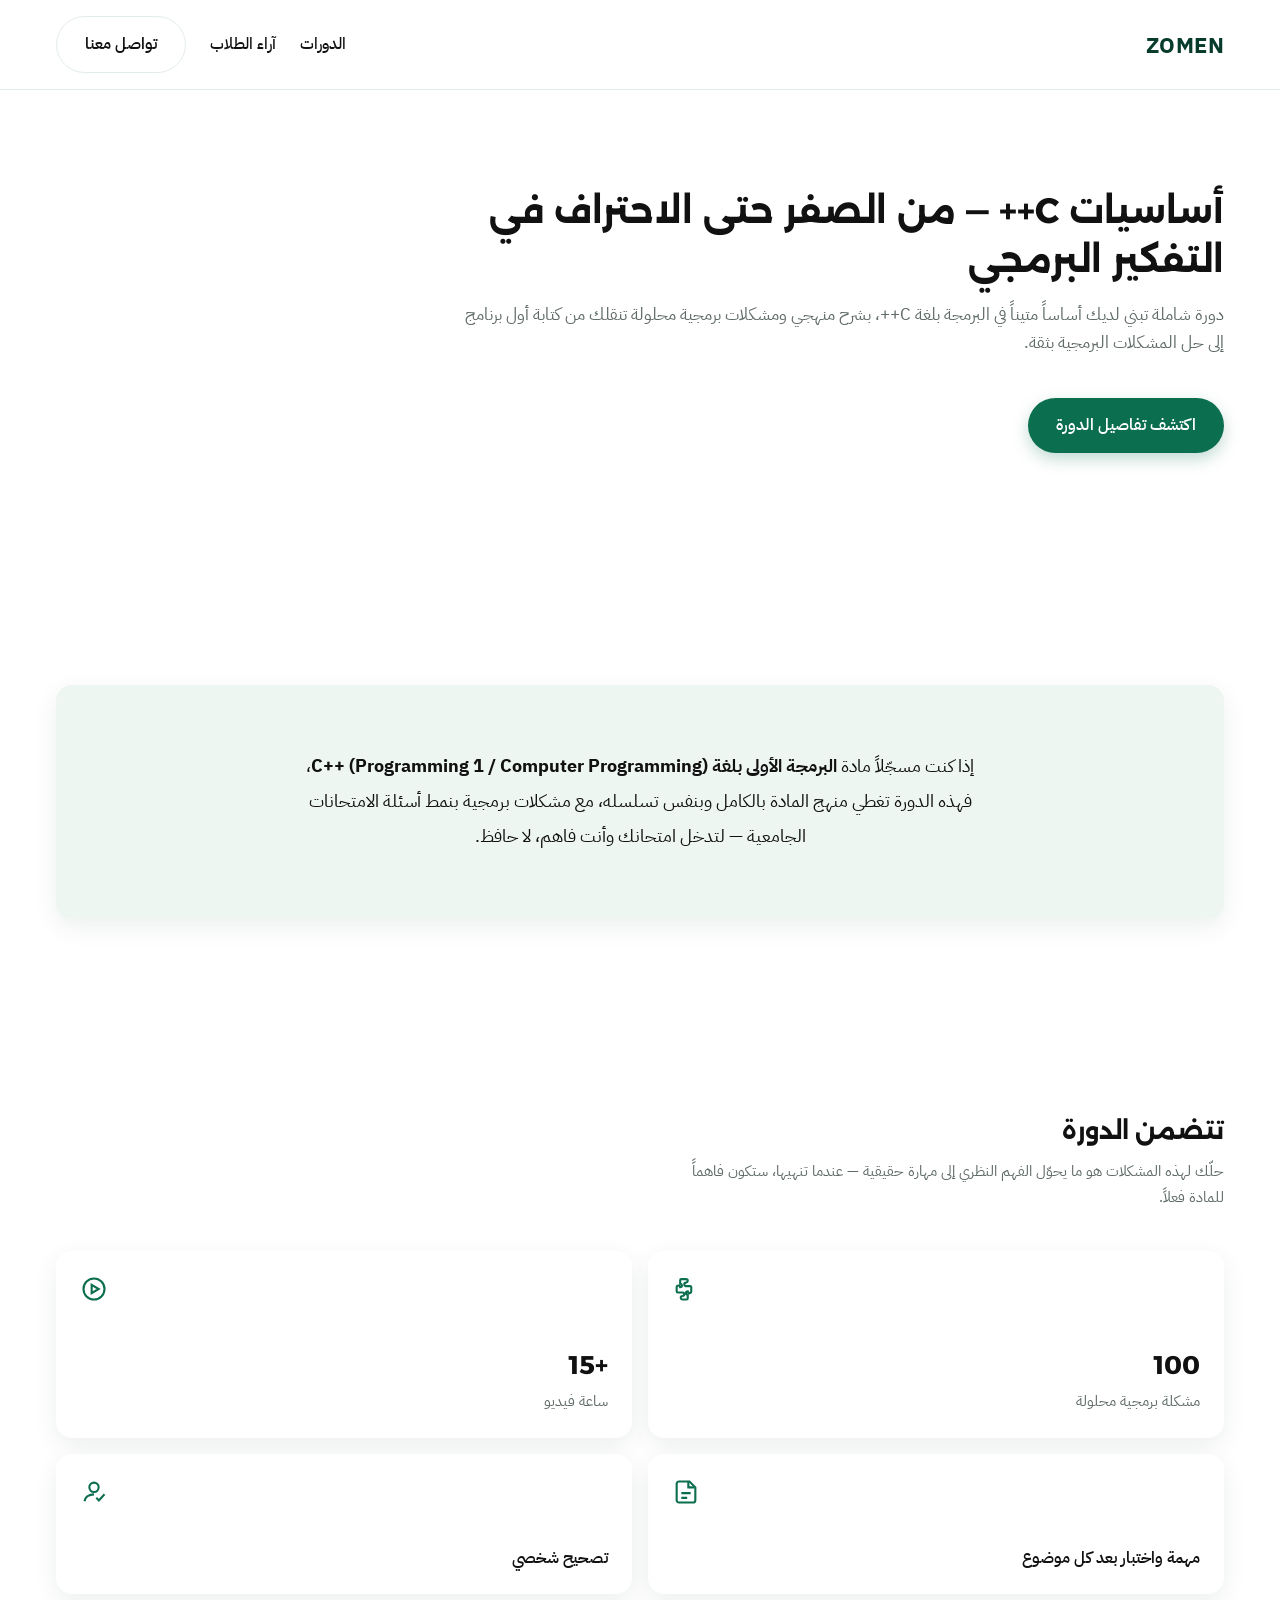
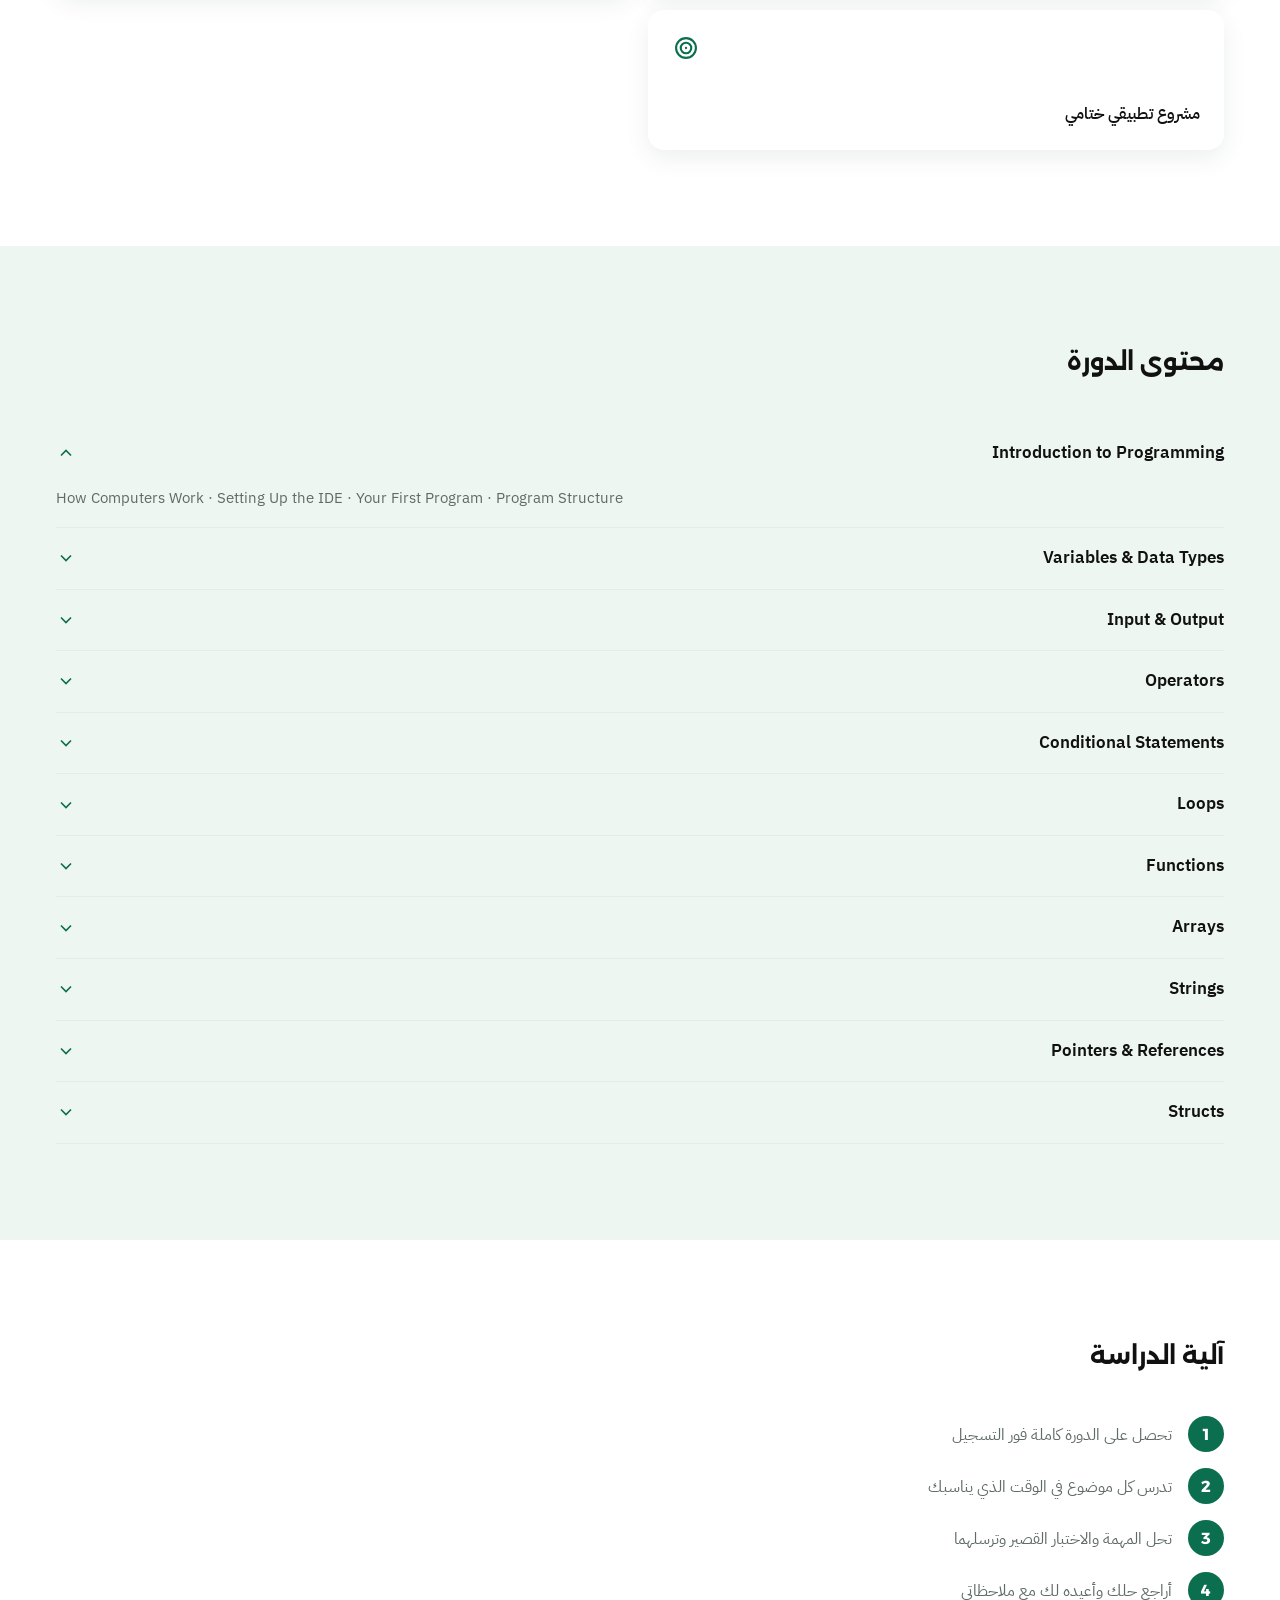
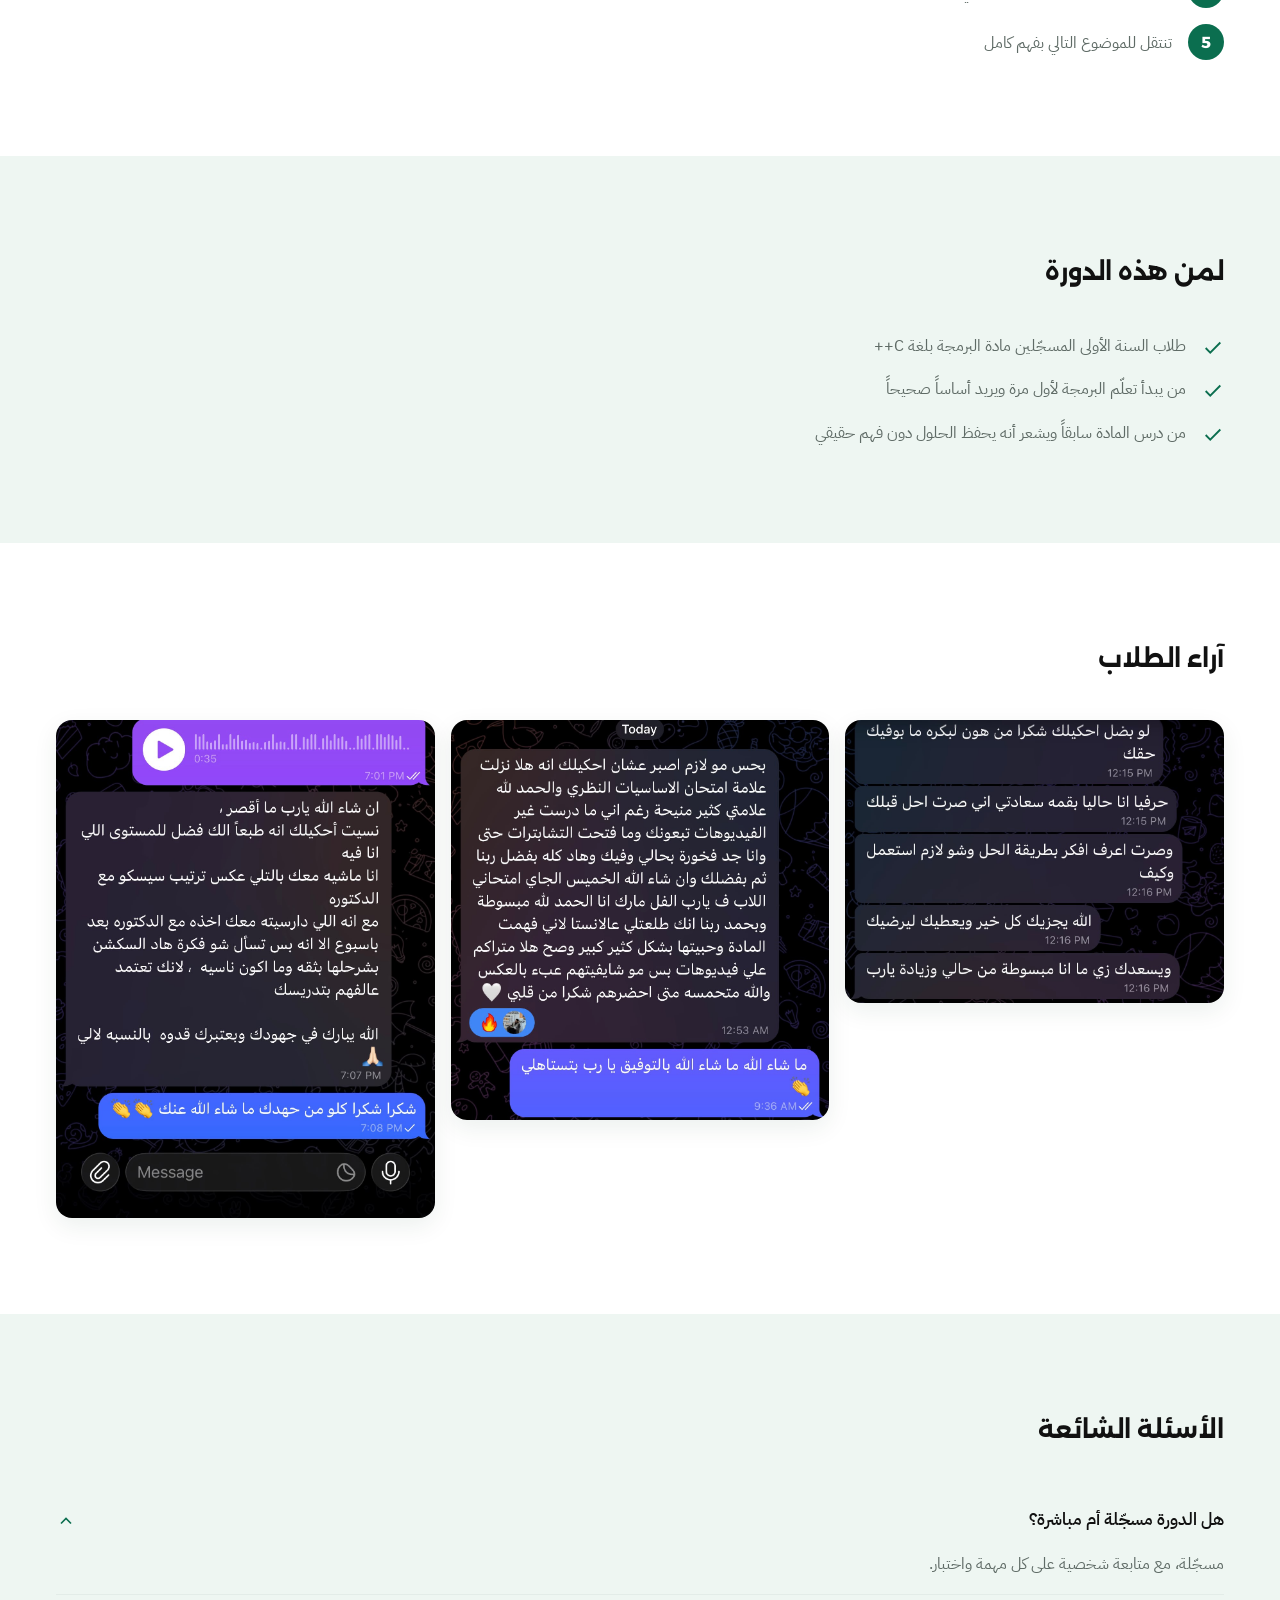
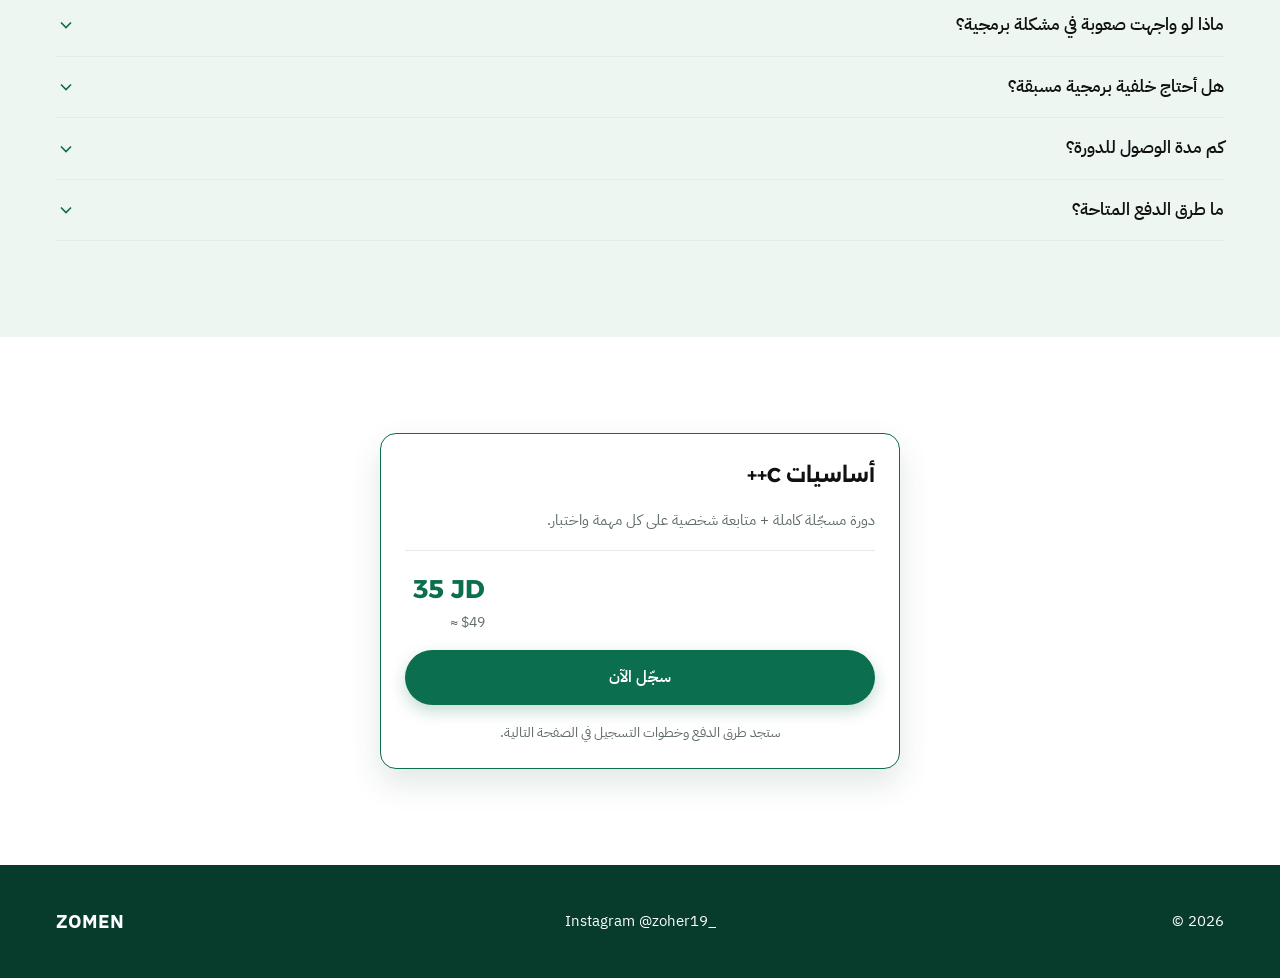
==== commit 16da4a3e: "Add register page, fix expired-offer pricing, restructure course pages - Prices, offer badge and pra" ====
--- a/courses/cpp-fundamentals.html
+++ b/courses/cpp-fundamentals.html
@@ -4,10 +4,10 @@
   <meta charset="UTF-8">
   <meta name="viewport" content="width=device-width, initial-scale=1.0">
   <title>أساسيات C++ — من الصفر حتى الاحتراف | ZOMEN</title>
-  <meta name="description" content="دورة شاملة تبني لديك أساساً متيناً في البرمجة بلغة C++، بشرح منهجي ومسائل محلولة تنقلك من كتابة أول برنامج إلى حل المسائل البرمجية بثقة.">
+  <meta name="description" content="دورة شاملة تبني لديك أساساً متيناً في البرمجة بلغة C++، بشرح منهجي ومشكلات برمجية محلولة تنقلك من كتابة أول برنامج إلى حل المشكلات البرمجية بثقة.">
 
   <meta property="og:title" content="أساسيات C++ — من الصفر حتى الاحتراف في التفكير البرمجي">
-  <meta property="og:description" content="دورة شاملة تبني لديك أساساً متيناً في البرمجة بلغة C++، بشرح منهجي ومسائل محلولة خطوة بخطوة.">
+  <meta property="og:description" content="دورة شاملة تبني لديك أساساً متيناً في البرمجة بلغة C++، بشرح منهجي ومشكلات برمجية محلولة خطوة بخطوة.">
   <meta property="og:image" content="../assets/images/og-image.png">
   <meta property="og:type" content="website">
 
@@ -43,35 +43,24 @@
 
     <!-- Hero -->
     <section class="section course-hero">
-      <div class="container course-hero__grid">
+      <div class="container">
         <div class="course-hero__content">
           <h1>أساسيات C++ — من الصفر حتى الاحتراف في التفكير البرمجي</h1>
-          <p class="course-hero__desc">دورة شاملة تبني لديك أساساً متيناً في البرمجة بلغة C++، بشرح منهجي ومسائل محلولة تنقلك من كتابة أول برنامج إلى حل المسائل البرمجية بثقة.</p>
-        </div>
-
-        <aside class="price-card">
-          <h2 class="price-card__title">أساسيات C++</h2>
-          <p class="price-card__desc">دورة مسجّلة كاملة + متابعة شخصية على كل مهمة واختبار.</p>
-          <hr class="price-card__divider">
-          <div class="price-card__row">
-            <span class="price-card__badge" data-offer-badge>عرض لفترة محدودة · حتى الخميس 19/11</span>
-            <span class="price-card__price">
-              <span class="price-card__old" data-offer-old>35 JD</span>
-              <span class="price-card__new">20 JD</span>
-              <span class="price-card__usd">≈ $28</span>
-            </span>
-          </div>
-          <a href="https://www.instagram.com/zoher19_/" class="btn btn--primary btn--block js-instagram-link" target="_blank" rel="noopener">سجّل الآن</a>
-          <p class="price-card__note">أرسل لنا اسم الدورة وسنتواصل معك لإتمام التسجيل.</p>
-        </aside>
-      </div>
+          <p class="course-hero__desc">دورة شاملة تبني لديك أساساً متيناً في البرمجة بلغة C++، بشرح منهجي ومشكلات برمجية محلولة تنقلك من كتابة أول برنامج إلى حل المشكلات البرمجية بثقة.</p>
+          <a href="#course-details" class="btn btn--primary">اكتشف تفاصيل الدورة</a>
+        </div>
+      </div>
+      <a href="#course-details" class="scroll-hint" tabindex="-1" aria-hidden="true">
+        <span>اسحب للأسفل</span>
+        <svg class="scroll-hint__arrow" viewBox="0 0 24 24" fill="none" stroke="currentColor" stroke-width="2" aria-hidden="true"><path d="M12 5v14"/><path d="m6 13 6 6 6-6"/></svg>
+      </a>
     </section>
 
     <!-- مصممة لمادتك الجامعية -->
-    <section class="section">
+    <section class="section" id="course-details">
       <div class="container">
         <div class="highlight-card">
-          <p class="highlight-card__text">إذا كنت مسجّلاً مادة <strong>البرمجة الأولى بلغة C++ (Programming 1 / Computer Programming)</strong>، فهذه الدورة تغطي منهج المادة بالكامل وبنفس تسلسله، مع مسائل بنمط أسئلة الامتحانات الجامعية — لتدخل امتحانك وأنت فاهم، لا حافظ.</p>
+          <p class="highlight-card__text">إذا كنت مسجّلاً مادة <strong>البرمجة الأولى بلغة C++ (Programming 1 / Computer Programming)</strong>، فهذه الدورة تغطي منهج المادة بالكامل وبنفس تسلسله، مع مشكلات برمجية بنمط أسئلة الامتحانات الجامعية — لتدخل امتحانك وأنت فاهم، لا حافظ.</p>
         </div>
       </div>
     </section>
@@ -81,11 +70,15 @@
       <div class="container">
         <div class="section__head">
           <h2>تتضمن الدورة</h2>
+          <p class="section__desc">حلّك لهذه المشكلات هو ما يحوّل الفهم النظري إلى مهارة حقيقية — عندما تنهيها، ستكون فاهماً للمادة فعلاً.</p>
         </div>
         <div class="feature-grid">
-          <div class="feature-card">
+          <div class="feature-card" data-practice="cpp-fundamentals">
             <svg class="feature-card__icon" viewBox="0 0 24 24" fill="none" stroke="currentColor" stroke-width="1.8" aria-hidden="true"><path d="M9 3.5h3a1.5 1.5 0 0 1 0 3 1.5 1.5 0 0 0 0 3h3.5a1 1 0 0 1 1 1V14a1.5 1.5 0 0 1-3 0 1.5 1.5 0 0 0 0 3v3a1 1 0 0 1-1 1h-3.5a1.5 1.5 0 0 1 0-3 1.5 1.5 0 0 0 0-3H5a1 1 0 0 1-1-1v-3.5a1.5 1.5 0 0 1 3 0 1.5 1.5 0 0 0 0-3V4.5a1 1 0 0 1 1-1z"/></svg>
-            <div class="feature-card__text"><span class="feature-card__title">مسائل محلولة بعد كل موضوع</span></div>
+            <div class="feature-card__text">
+              <span class="feature-card__value" data-practice-value>100</span>
+              <span class="feature-card__label" data-practice-label>مشكلة برمجية محلولة</span>
+            </div>
           </div>
           <div class="feature-card">
             <svg class="feature-card__icon" viewBox="0 0 24 24" fill="none" stroke="currentColor" stroke-width="1.8" aria-hidden="true"><circle cx="12" cy="12" r="9"/><path d="M10 8.5v7l6-3.5-6-3.5z"/></svg>
@@ -276,7 +269,7 @@
             <div class="accordion__content"><p>مسجّلة، مع متابعة شخصية على كل مهمة واختبار.</p></div>
           </details>
           <details class="accordion__item">
-            <summary>ماذا لو واجهت صعوبة في مسألة؟
+            <summary>ماذا لو واجهت صعوبة في مشكلة برمجية؟
               <svg class="accordion__caret" viewBox="0 0 24 24" width="20" height="20" fill="none" stroke="currentColor" stroke-width="2" aria-hidden="true"><polyline points="6 9 12 15 18 9"/></svg>
             </summary>
             <div class="accordion__content"><p>ترسل سؤالك مباشرة وأرد عليك.</p></div>
@@ -297,7 +290,7 @@
             <summary>ما طرق الدفع المتاحة؟
               <svg class="accordion__caret" viewBox="0 0 24 24" width="20" height="20" fill="none" stroke="currentColor" stroke-width="2" aria-hidden="true"><polyline points="6 9 12 15 18 9"/></svg>
             </summary>
-            <div class="accordion__content"><p>داخل الأردن عبر CliQ، ومن خارج الأردن نتواصل معك لتحديد طريقة الدفع المناسبة.</p></div>
+            <div class="accordion__content"><p>داخل الأردن عبر CliQ، ومن خارج الأردن عبر Western Union. التفاصيل الكاملة بصفحة التسجيل.</p></div>
           </details>
         </div>
       </div>
@@ -310,16 +303,16 @@
           <h2 class="price-card__title">أساسيات C++</h2>
           <p class="price-card__desc">دورة مسجّلة كاملة + متابعة شخصية على كل مهمة واختبار.</p>
           <hr class="price-card__divider">
-          <div class="price-card__row">
-            <span class="price-card__badge" data-offer-badge>عرض لفترة محدودة · حتى الخميس 19/11</span>
+          <div class="price-card__row" data-price="cpp-fundamentals">
+            <span class="price-card__badge" data-offer-badge hidden>عرض لفترة محدودة · حتى الخميس 26/11</span>
             <span class="price-card__price">
-              <span class="price-card__old" data-offer-old>35 JD</span>
-              <span class="price-card__new">20 JD</span>
-              <span class="price-card__usd">≈ $28</span>
+              <span class="price-card__old" data-offer-old hidden>35 JD</span>
+              <span class="price-card__new" data-price-jd>35 JD</span>
+              <span class="price-card__usd" data-price-usd>≈ $49</span>
             </span>
           </div>
-          <a href="https://www.instagram.com/zoher19_/" class="btn btn--primary btn--block js-instagram-link" target="_blank" rel="noopener">سجّل الآن</a>
-          <p class="price-card__note">أرسل لنا اسم الدورة وسنتواصل معك لإتمام التسجيل.</p>
+          <a href="../register.html?course=cpp-fundamentals" class="btn btn--primary btn--block">سجّل الآن</a>
+          <p class="price-card__note">ستجد طرق الدفع وخطوات التسجيل في الصفحة التالية.</p>
         </aside>
       </div>
     </section>
@@ -334,12 +327,6 @@
     </div>
   </footer>
 
-  <!-- Sticky price bar (mobile) -->
-  <div class="sticky-price-bar">
-    <span class="sticky-price-bar__price">20 JD <span class="price-card__usd">≈ $28</span></span>
-    <a href="https://www.instagram.com/zoher19_/" class="btn btn--primary js-instagram-link" target="_blank" rel="noopener">سجّل الآن</a>
-  </div>
-
   <script src="../assets/js/config.js"></script>
   <script src="../assets/js/main.js"></script>
 </body>
--- a/assets/css/base.css
+++ b/assets/css/base.css
@@ -74,6 +74,10 @@
   margin: 0;
 }
 
+[hidden] {
+  display: none !important;
+}
+
 /* English / code content blocks */
 [lang="en"] {
   font-family: var(--font-en);
--- a/assets/css/components.css
+++ b/assets/css/components.css
@@ -302,6 +302,7 @@
 
 .price-card__price {
   text-align: end;
+  margin-inline-start: auto;
 }
 
 .price-card__old {
@@ -327,11 +328,6 @@
   color: var(--color-text-secondary);
   font-size: 0.85rem;
   direction: ltr;
-}
-
-.price-card.is-offer-ended .price-card__badge,
-.price-card.is-offer-ended .price-card__old {
-  display: none;
 }
 
 /* ---------- Course Card (home listing) ---------- */
@@ -586,37 +582,3 @@
   max-width: 62ch;
   margin-inline: auto;
 }
-
-/* ---------- Sticky mobile price bar ---------- */
-.sticky-price-bar {
-  position: fixed;
-  inset-inline: 0;
-  bottom: 0;
-  z-index: 40;
-  background: #FFFFFF;
-  box-shadow: 0 -8px 24px rgba(7, 59, 44, 0.12);
-  padding: var(--space-xs) var(--space-sm);
-  display: flex;
-  align-items: center;
-  justify-content: space-between;
-  gap: var(--space-sm);
-  transform: translateY(100%);
-  transition: transform var(--transition-base);
-}
-
-.sticky-price-bar.is-visible {
-  transform: translateY(0);
-}
-
-.sticky-price-bar__price {
-  font-family: var(--font-heading);
-  font-weight: 700;
-  color: var(--color-primary);
-  direction: ltr;
-}
-
-@media (min-width: 768px) {
-  .sticky-price-bar {
-    display: none;
-  }
-}
--- a/assets/css/pages.css
+++ b/assets/css/pages.css
@@ -149,11 +149,13 @@
 }
 
 /* ---------- Course page hero ---------- */
-.course-hero__grid {
-  display: grid;
-  grid-template-columns: 1.3fr 1fr;
-  gap: var(--space-xl);
-  align-items: start;
+.course-hero {
+  position: relative;
+  padding-bottom: calc(var(--space-2xl) + var(--space-lg));
+}
+
+.course-hero__content {
+  max-width: 760px;
 }
 
 .course-hero__content h1 {
@@ -165,6 +167,43 @@
 .course-hero__desc {
   color: var(--color-text-secondary);
   font-size: 1.05rem;
+  margin-bottom: var(--space-lg);
+}
+
+/* Scroll hint: arrow + "اسحب للأسفل", fades out once the page scrolls */
+.scroll-hint {
+  position: absolute;
+  bottom: var(--space-md);
+  left: 50%;
+  transform: translateX(-50%);
+  display: flex;
+  flex-direction: column;
+  align-items: center;
+  gap: 2px;
+  color: var(--color-text-secondary);
+  font-size: 0.8rem;
+  transition: opacity var(--transition-base), visibility var(--transition-base);
+}
+
+.scroll-hint:hover {
+  color: var(--color-primary);
+}
+
+.scroll-hint__arrow {
+  width: 22px;
+  height: 22px;
+  color: var(--color-primary);
+  animation: scroll-hint-bounce 1.6s ease-in-out infinite;
+}
+
+.scroll-hint.is-hidden {
+  opacity: 0;
+  visibility: hidden;
+}
+
+@keyframes scroll-hint-bounce {
+  0%, 100% { transform: translateY(0); }
+  50% { transform: translateY(6px); }
 }
 
 .price-card__note {
@@ -178,17 +217,297 @@
   margin-inline: auto;
 }
 
+/* ---------- Feature grid (تتضمن الدورة) ---------- */
+.section__desc {
+  color: var(--color-text-secondary);
+  font-size: 0.95rem;
+  max-width: 62ch;
+  margin-top: var(--space-xs);
+}
+
+.feature-grid {
+  display: grid;
+  grid-template-columns: repeat(2, 1fr);
+  gap: var(--space-sm);
+}
+
+/* ---------- Register page ---------- */
+.register__head {
+  text-align: center;
+  margin-bottom: var(--space-lg);
+}
+
+.register__head h1 {
+  font-size: 2.2rem;
+  line-height: 1.4;
+}
+
+.register__intro {
+  color: var(--color-text-secondary);
+  text-align: center;
+  margin-bottom: var(--space-md);
+}
+
+.order-summary {
+  max-width: 640px;
+  margin-inline: auto;
+}
+
+.order-summary__label {
+  color: var(--color-text-secondary);
+  font-size: 0.85rem;
+}
+
+/* Trust strip */
+.trust-strip {
+  display: flex;
+  flex-wrap: wrap;
+  justify-content: center;
+  gap: var(--space-xs) var(--space-lg);
+  margin-block: var(--space-lg);
+}
+
+.trust-strip__item {
+  display: flex;
+  align-items: center;
+  gap: var(--space-xs);
+  color: var(--color-text-secondary);
+  font-size: 0.9rem;
+  font-weight: 500;
+}
+
+.trust-strip__icon {
+  width: 20px;
+  height: 20px;
+  color: var(--color-primary);
+  flex-shrink: 0;
+}
+
+/* Payment cards */
+.pay-grid {
+  display: grid;
+  grid-template-columns: repeat(2, 1fr);
+  gap: var(--space-md);
+  align-items: start;
+}
+
+.pay-card {
+  background: #FFFFFF;
+  border: 1px solid var(--color-border);
+  border-radius: var(--radius-card);
+  box-shadow: var(--shadow-card);
+  padding: var(--space-md);
+  display: flex;
+  flex-direction: column;
+  gap: var(--space-md);
+}
+
+.pay-card__head {
+  display: flex;
+  align-items: center;
+  justify-content: space-between;
+  gap: var(--space-sm);
+}
+
+.pay-card__method {
+  font-family: var(--font-en);
+  font-size: 1.35rem;
+  font-weight: 600;
+  direction: ltr;
+}
+
+.pay-card__region {
+  background: var(--color-primary-light);
+  color: var(--color-primary);
+  font-size: 0.8rem;
+  font-weight: 600;
+  padding: 6px 14px;
+  border-radius: var(--radius-pill);
+}
+
+.pay-card__amount {
+  display: flex;
+  align-items: center;
+  justify-content: space-between;
+  gap: var(--space-sm);
+  background: var(--color-primary-light);
+  border-radius: var(--radius-sm);
+  padding: var(--space-sm);
+}
+
+.pay-card__amount-label {
+  color: var(--color-text-secondary);
+  font-size: 0.9rem;
+}
+
+.pay-card__amount-value {
+  font-family: var(--font-heading);
+  font-size: 1.6rem;
+  font-weight: 700;
+  color: var(--color-primary);
+  direction: ltr;
+}
+
+.pay-card .steps {
+  gap: var(--space-md);
+}
+
+.step__body {
+  flex: 1;
+  min-width: 0;
+  display: flex;
+  flex-direction: column;
+  gap: var(--space-xs);
+}
+
+.pay-card .step__text {
+  color: var(--color-text);
+}
+
+.pay-field {
+  display: flex;
+  align-items: center;
+  gap: var(--space-sm);
+  border: 1px solid var(--color-border);
+  border-radius: var(--radius-sm);
+  padding: 10px 14px;
+}
+
+.pay-field__info {
+  flex: 1;
+  min-width: 0;
+  display: flex;
+  flex-direction: column;
+}
+
+.pay-field__label {
+  color: var(--color-text-secondary);
+  font-size: 0.8rem;
+}
+
+.pay-field__value {
+  align-self: flex-start;
+  font-family: var(--font-en);
+  font-size: 1.1rem;
+  font-weight: 600;
+  direction: ltr;
+  overflow-wrap: break-word;
+}
+
+.pay-field__value[data-copy-compact] {
+  white-space: nowrap;
+}
+
+.copy-btn {
+  flex-shrink: 0;
+  display: inline-flex;
+  align-items: center;
+  gap: 6px;
+  padding: 8px 14px;
+  border-radius: var(--radius-pill);
+  background: var(--color-primary-light);
+  color: var(--color-primary);
+  font-size: 0.85rem;
+  font-weight: 600;
+  transition: background var(--transition-base), color var(--transition-base);
+}
+
+.copy-btn:hover {
+  background: var(--color-border);
+}
+
+.copy-btn:focus-visible {
+  outline: 2px solid var(--color-primary-dark);
+  outline-offset: 2px;
+}
+
+.copy-btn__icon {
+  width: 16px;
+  height: 16px;
+}
+
+.copy-btn.is-copied {
+  background: var(--color-primary);
+  color: #FFFFFF;
+}
+
+.copy-btn.is-copied .copy-btn__icon {
+  display: none;
+}
+
+.pay-card__note {
+  color: var(--color-text-secondary);
+  font-size: 0.85rem;
+  text-align: center;
+}
+
+/* Course picker (no / unknown slug) */
+.course-picker {
+  max-width: 640px;
+  margin-inline: auto;
+  display: grid;
+  gap: var(--space-sm);
+}
+
+.course-option {
+  display: flex;
+  align-items: center;
+  justify-content: space-between;
+  gap: var(--space-sm);
+  background: #FFFFFF;
+  border-radius: var(--radius-card);
+  box-shadow: var(--shadow-card);
+  padding: var(--space-sm) var(--space-md);
+  font-weight: 600;
+  transition: transform var(--transition-base), box-shadow var(--transition-base);
+}
+
+.course-option:hover {
+  transform: translateY(-2px);
+  box-shadow: var(--shadow-card-hover);
+}
+
+.course-option__arrow {
+  width: 20px;
+  height: 20px;
+  color: var(--color-primary);
+  flex-shrink: 0;
+}
+
 @media (max-width: 1023px) {
-  .course-hero__grid {
+  .pay-grid {
     grid-template-columns: 1fr;
-  }
-}
-
-/* ---------- Feature grid (تتضمن الدورة) ---------- */
-.feature-grid {
-  display: grid;
-  grid-template-columns: repeat(2, 1fr);
-  gap: var(--space-sm);
+    max-width: 640px;
+    margin-inline: auto;
+  }
+}
+
+@media (max-width: 639px) {
+  .register__head h1 {
+    font-size: 1.8rem;
+  }
+
+  .trust-strip {
+    flex-direction: column;
+    align-items: center;
+  }
+
+  .pay-card {
+    padding: var(--space-sm);
+  }
+
+  .pay-field {
+    padding: 10px 12px;
+    gap: var(--space-xs);
+  }
+
+  .pay-field__value {
+    font-size: 1rem;
+  }
+
+  .copy-btn {
+    padding: 8px 10px;
+  }
 }
 
 /* ---------- Responsive container tweaks ---------- */
